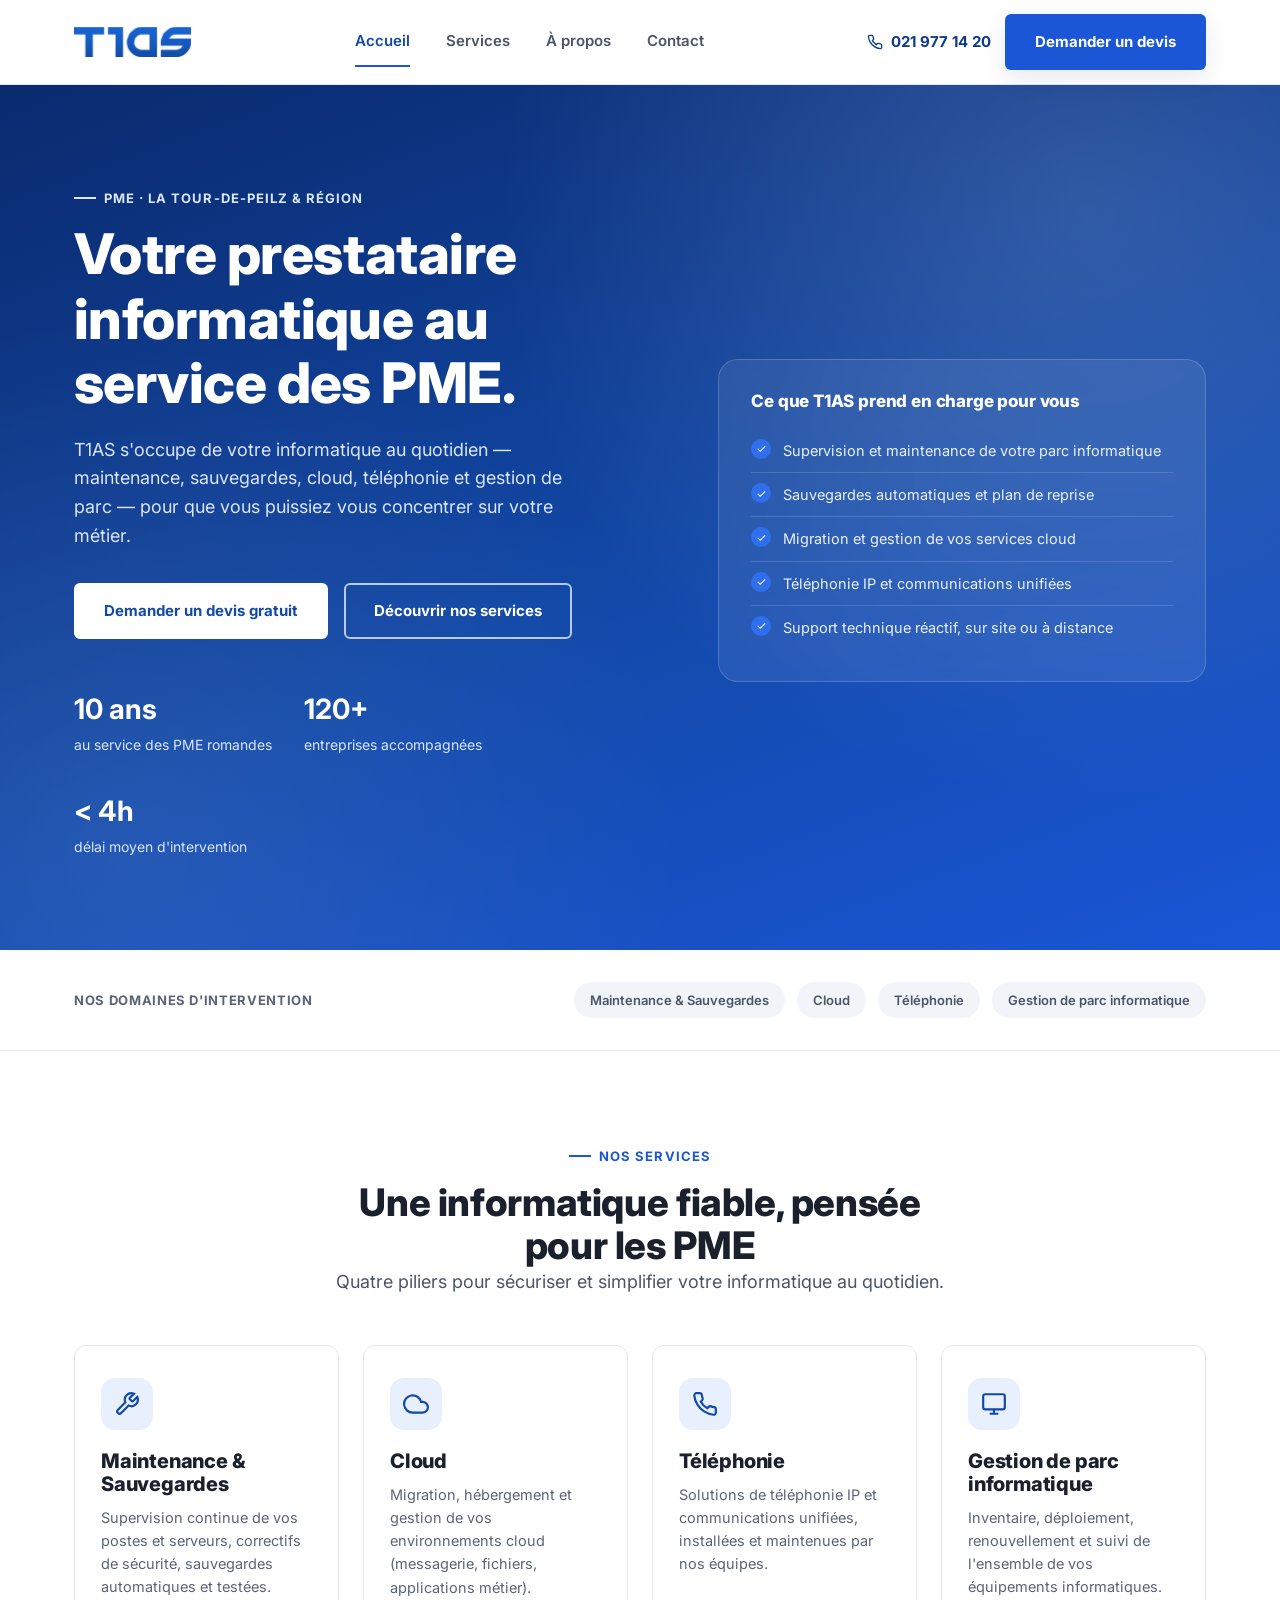
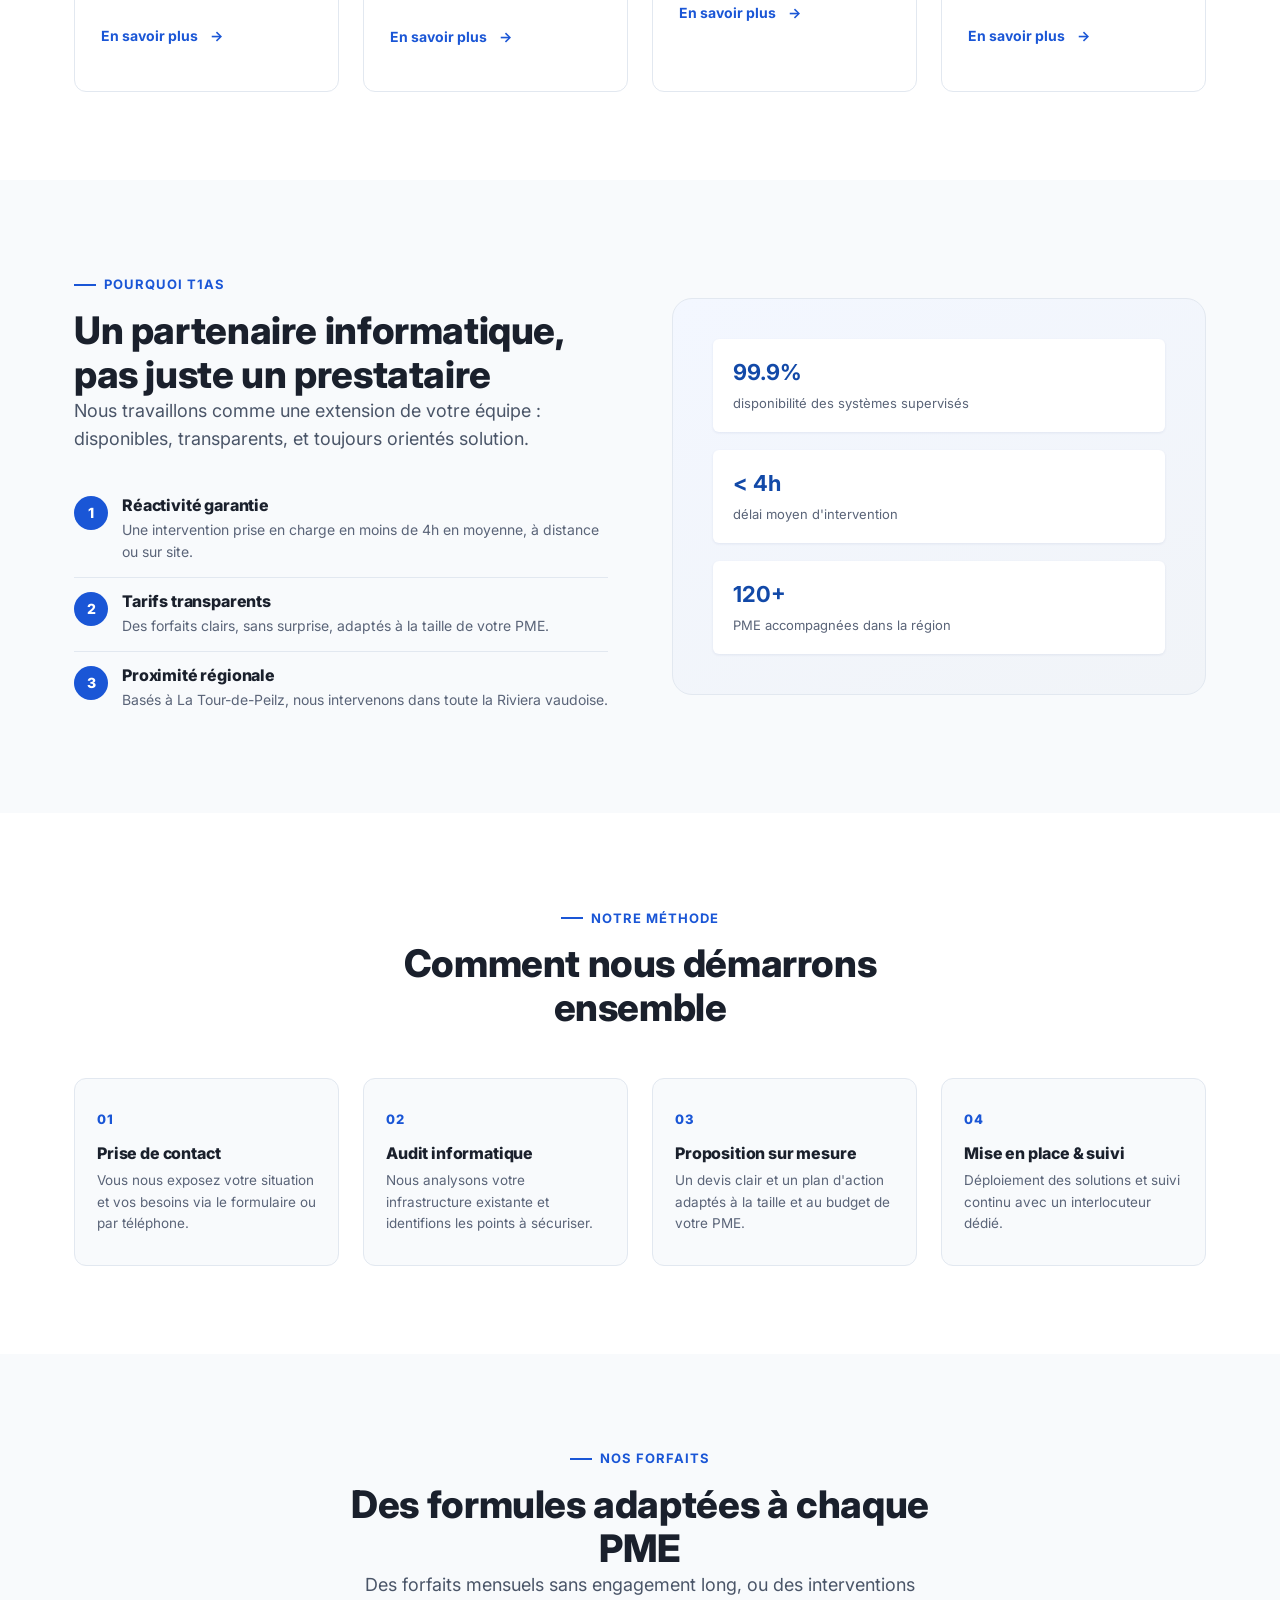
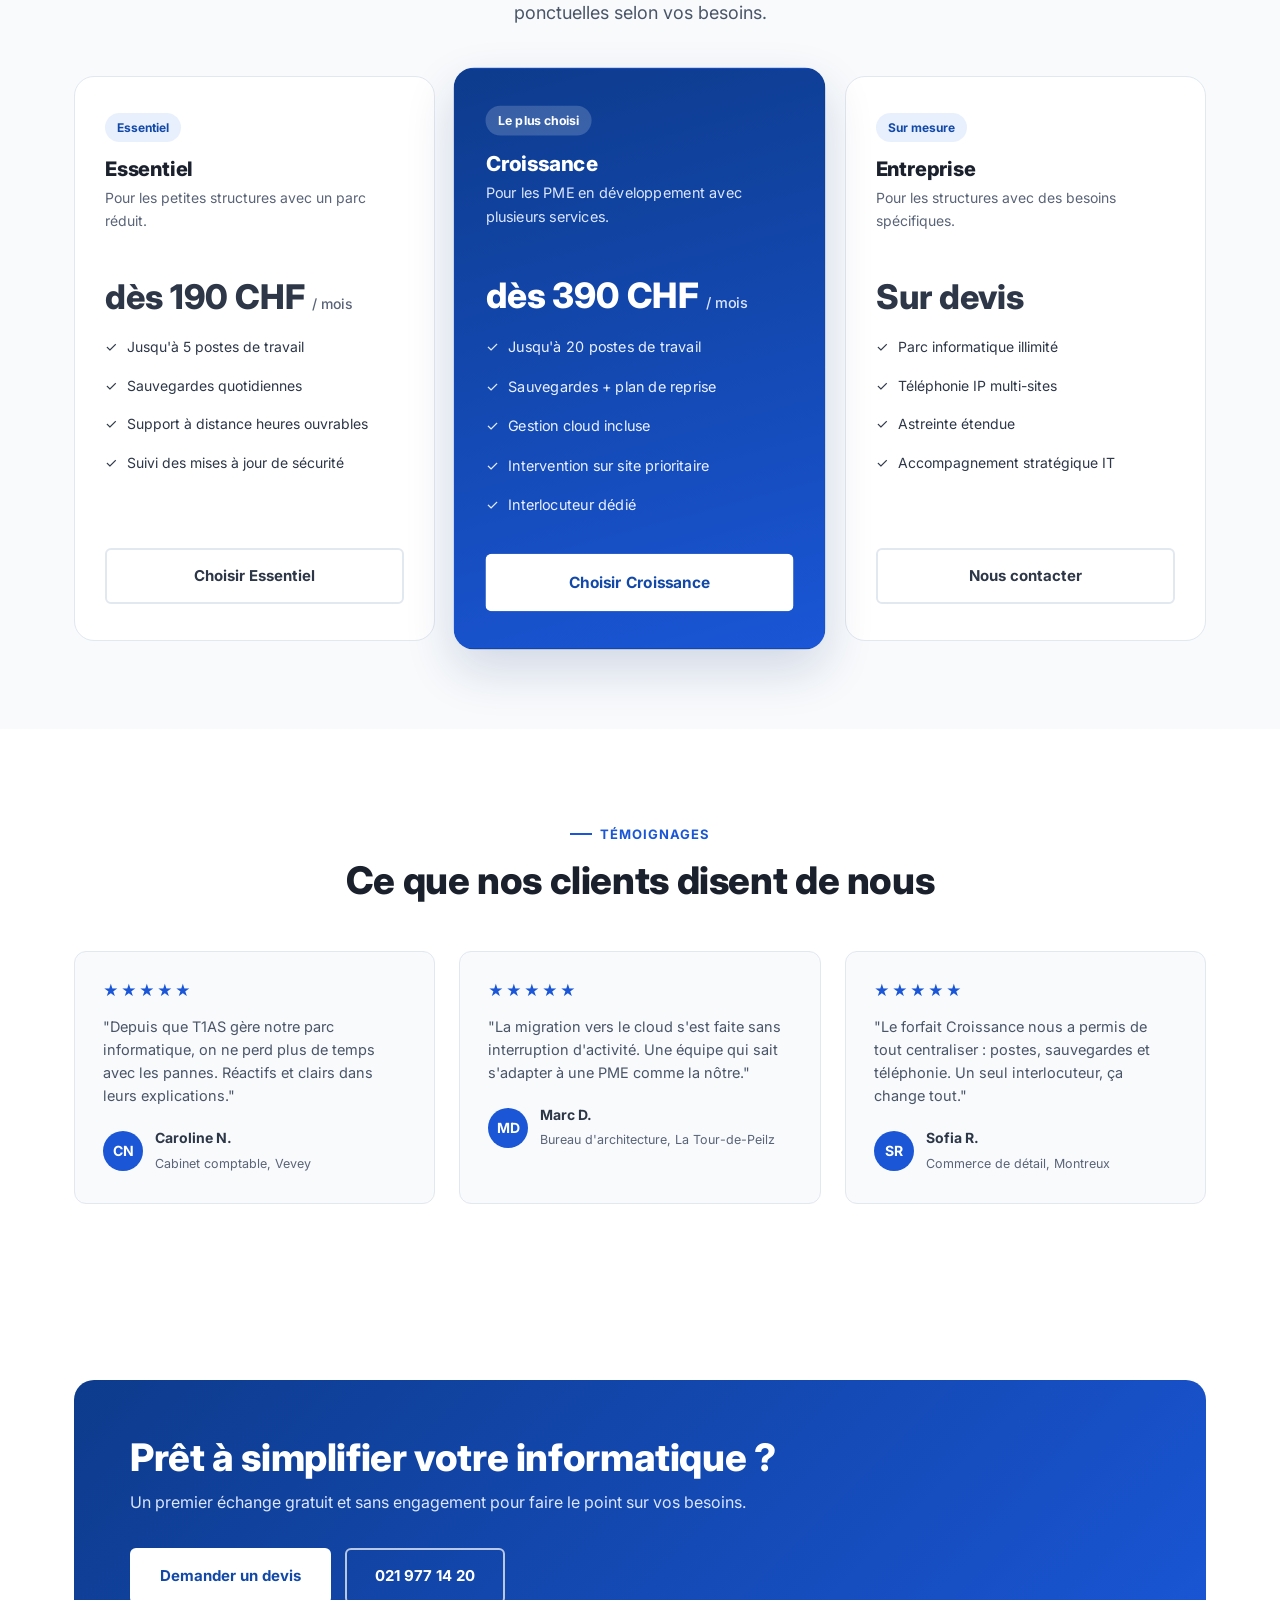
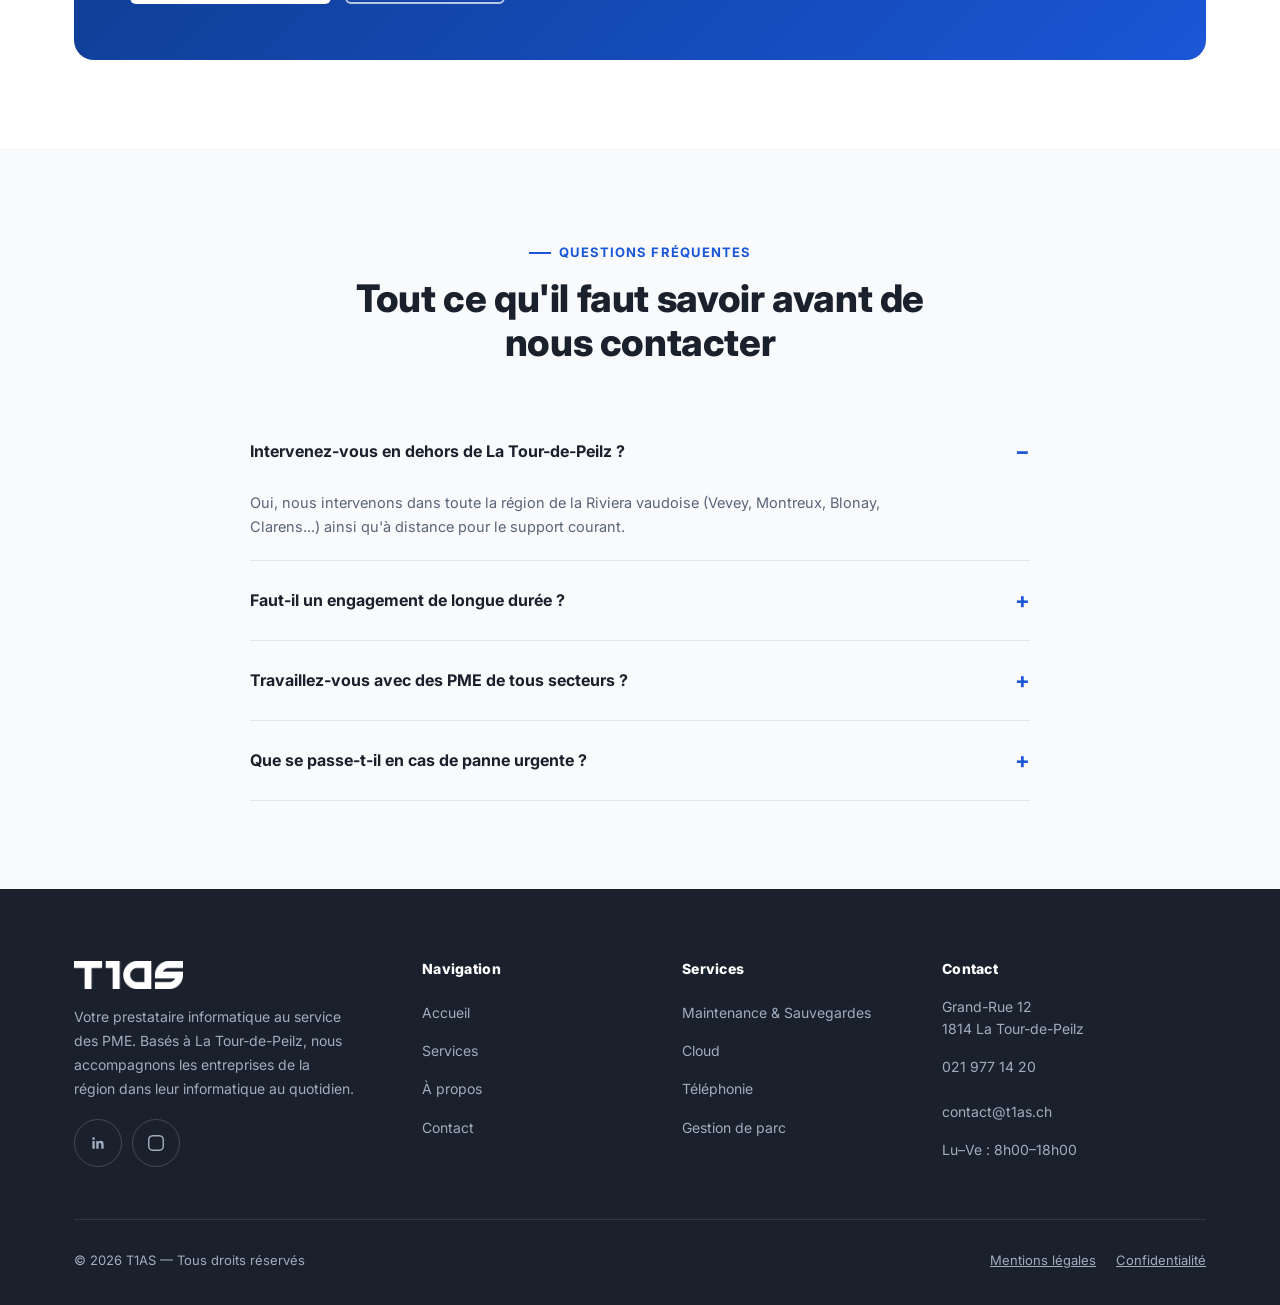
==== t1as-accessibilite-s08/index.html @ f89bb714 "Ajoute le site T1AS rendu accessible (WCAG 2.2 AA, s08) Co-Authored-By: Claude Opus 5.5 <noreply@ant" ====
<!DOCTYPE html>
<html lang="fr">
<head>
<meta charset="UTF-8">
<meta name="viewport" content="width=device-width, initial-scale=1.0">
<title>T1AS — Prestataire informatique pour PME | La Tour-de-Peilz</title>
<meta name="description" content="T1AS, votre prestataire informatique au service des PME dans la région de La Tour-de-Peilz. Maintenance & sauvegardes, cloud, téléphonie, gestion de parc informatique.">
<link rel="icon" href="assets/favicon.png" type="image/png">
<link rel="preconnect" href="https://fonts.googleapis.com">
<link href="https://fonts.googleapis.com/css2?family=Inter:wght@400;500;600;700;800&display=swap" rel="stylesheet">
<link rel="stylesheet" href="css/style.css">
</head>
<body>
<a href="#contenu" class="skip-link">Aller au contenu principal</a>

<header class="site-header">
  <div class="header-inner">
    <a href="index.html" class="brand">
      <img src="assets/logo-t1as-web.png" alt="T1AS">
    </a>
    <nav class="nav-links" aria-label="Navigation principale">
      <a href="index.html" class="active" aria-current="page">Accueil</a>
      <a href="services.html">Services</a>
      <a href="a-propos.html">À propos</a>
      <a href="contact.html">Contact</a>
    </nav>
    <div class="header-cta">
      <a href="tel:+41219771420" class="header-phone" aria-label="Appeler T1AS au 021 977 14 20">
        <svg aria-hidden="true" focusable="false" width="16" height="16" viewBox="0 0 24 24" fill="none" stroke="currentColor" stroke-width="2"><path d="M22 16.92v3a2 2 0 0 1-2.18 2 19.79 19.79 0 0 1-8.63-3.07 19.5 19.5 0 0 1-6-6 19.79 19.79 0 0 1-3.07-8.67A2 2 0 0 1 4.11 2h3a2 2 0 0 1 2 1.72c.127.96.361 1.903.7 2.81a2 2 0 0 1-.45 2.11L8.09 9.91a16 16 0 0 0 6 6l1.27-1.27a2 2 0 0 1 2.11-.45c.907.339 1.85.573 2.81.7A2 2 0 0 1 22 16.92z"/></svg>
        <span class="txt">021 977 14 20</span>
      </a>
      <a href="contact.html" class="btn btn-primary">Demander un devis</a>
      <button type="button" class="nav-toggle" aria-label="Ouvrir le menu" aria-expanded="false" aria-controls="menu-mobile">
        <span></span><span></span><span></span>
      </button>
    </div>
  </div>
</header>

<div class="mobile-nav" id="menu-mobile" role="dialog" aria-modal="true" aria-label="Menu" hidden>
  <div class="mobile-nav-top">
    <img src="assets/logo-t1as-web.png" alt="" style="height:26px">
    <button type="button" class="mobile-nav-close" aria-label="Fermer le menu">&times;</button>
  </div>
  <a href="index.html">Accueil</a>
  <a href="services.html">Services</a>
  <a href="a-propos.html">À propos</a>
  <a href="contact.html">Contact</a>
  <a href="tel:+41219771420" class="mobile-nav-phone">021 977 14 20</a>
</div>

<main id="contenu" tabindex="-1">

<!-- ============ HERO ============ -->
<section class="hero">
  <div class="container hero-grid">
    <div>
      <div class="eyebrow">PME · La Tour-de-Peilz &amp; région</div>
      <h1>Votre prestataire informatique au service des PME.</h1>
      <p class="lead">T1AS s'occupe de votre informatique au quotidien — maintenance, sauvegardes, cloud, téléphonie et gestion de parc — pour que vous puissiez vous concentrer sur votre métier.</p>
      <div class="hero-actions">
        <a href="contact.html" class="btn btn-white">Demander un devis gratuit</a>
        <a href="services.html" class="btn btn-outline btn-outline-light">Découvrir nos services</a>
      </div>
      <div class="hero-stats">
        <div class="hero-stat">
          <strong>10 ans</strong>
          <span>au service des PME romandes</span>
        </div>
        <div class="hero-stat">
          <strong>120+</strong>
          <span>entreprises accompagnées</span>
        </div>
        <div class="hero-stat">
          <strong>&lt; 4h</strong>
          <span>délai moyen d'intervention</span>
        </div>
      </div>
    </div>
    <div class="hero-card">
      <h2>Ce que T1AS prend en charge pour vous</h2>
      <ul class="hero-check-list">
        <li><span class="check-dot" aria-hidden="true">✓</span> Supervision et maintenance de votre parc informatique</li>
        <li><span class="check-dot" aria-hidden="true">✓</span> Sauvegardes automatiques et plan de reprise</li>
        <li><span class="check-dot" aria-hidden="true">✓</span> Migration et gestion de vos services cloud</li>
        <li><span class="check-dot" aria-hidden="true">✓</span> Téléphonie IP et communications unifiées</li>
        <li><span class="check-dot" aria-hidden="true">✓</span> Support technique réactif, sur site ou à distance</li>
      </ul>
    </div>
  </div>
</section>

<!-- ============ TRUST BAR ============ -->
<section class="trust-bar">
  <div class="container">
    <p>Nos domaines d'intervention</p>
    <div class="trust-tags">
      <span>Maintenance & Sauvegardes</span>
      <span>Cloud</span>
      <span>Téléphonie</span>
      <span>Gestion de parc informatique</span>
    </div>
  </div>
</section>

<!-- ============ SERVICES ============ -->
<section id="services">
  <div class="container">
    <div class="section-head center" style="margin-left:auto;margin-right:auto;">
      <div class="eyebrow" style="justify-content:center;">Nos services</div>
      <h2>Une informatique fiable, pensée pour les PME</h2>
      <p class="lead">Quatre piliers pour sécuriser et simplifier votre informatique au quotidien.</p>
    </div>

    <div class="services-grid">
      <div class="service-card">
        <div class="service-icon">
          <svg aria-hidden="true" focusable="false" viewBox="0 0 24 24" fill="none" stroke="currentColor" stroke-width="2"><path d="M14.7 6.3a1 1 0 0 0 0 1.4l1.6 1.6a1 1 0 0 0 1.4 0l3.77-3.77a6 6 0 0 1-7.94 7.94l-6.91 6.91a2.12 2.12 0 0 1-3-3l6.91-6.91a6 6 0 0 1 7.94-7.94l-3.76 3.76z"/></svg>
        </div>
        <h3>Maintenance & Sauvegardes</h3>
        <p>Supervision continue de vos postes et serveurs, correctifs de sécurité, sauvegardes automatiques et testées.</p>
        <a href="services.html#maintenance" class="service-link">En savoir plus<span class="sr-only"> sur Maintenance & Sauvegardes</span> <span aria-hidden="true">→</span></a>
      </div>

      <div class="service-card">
        <div class="service-icon">
          <svg aria-hidden="true" focusable="false" viewBox="0 0 24 24" fill="none" stroke="currentColor" stroke-width="2"><path d="M18 10h-1.26A8 8 0 1 0 9 20h9a5 5 0 0 0 0-10z"/></svg>
        </div>
        <h3>Cloud</h3>
        <p>Migration, hébergement et gestion de vos environnements cloud (messagerie, fichiers, applications métier).</p>
        <a href="services.html#cloud" class="service-link">En savoir plus<span class="sr-only"> sur Cloud</span> <span aria-hidden="true">→</span></a>
      </div>

      <div class="service-card">
        <div class="service-icon">
          <svg aria-hidden="true" focusable="false" viewBox="0 0 24 24" fill="none" stroke="currentColor" stroke-width="2"><path d="M22 16.92v3a2 2 0 0 1-2.18 2 19.79 19.79 0 0 1-8.63-3.07 19.5 19.5 0 0 1-6-6 19.79 19.79 0 0 1-3.07-8.67A2 2 0 0 1 4.11 2h3a2 2 0 0 1 2 1.72c.127.96.361 1.903.7 2.81a2 2 0 0 1-.45 2.11L8.09 9.91a16 16 0 0 0 6 6l1.27-1.27a2 2 0 0 1 2.11-.45c.907.339 1.85.573 2.81.7A2 2 0 0 1 22 16.92z"/></svg>
        </div>
        <h3>Téléphonie</h3>
        <p>Solutions de téléphonie IP et communications unifiées, installées et maintenues par nos équipes.</p>
        <a href="services.html#telephonie" class="service-link">En savoir plus<span class="sr-only"> sur Téléphonie</span> <span aria-hidden="true">→</span></a>
      </div>

      <div class="service-card">
        <div class="service-icon">
          <svg aria-hidden="true" focusable="false" viewBox="0 0 24 24" fill="none" stroke="currentColor" stroke-width="2"><rect x="2" y="3" width="20" height="14" rx="2"/><path d="M8 21h8M12 17v4"/></svg>
        </div>
        <h3>Gestion de parc informatique</h3>
        <p>Inventaire, déploiement, renouvellement et suivi de l'ensemble de vos équipements informatiques.</p>
        <a href="services.html#parc" class="service-link">En savoir plus<span class="sr-only"> sur Gestion de parc informatique</span> <span aria-hidden="true">→</span></a>
      </div>
    </div>
  </div>
</section>

<!-- ============ SPLIT : pourquoi nous ============ -->
<section style="background: var(--gray-50);">
  <div class="container split">
    <div>
      <div class="eyebrow">Pourquoi T1AS</div>
      <h2>Un partenaire informatique, pas juste un prestataire</h2>
      <p class="lead" style="margin-bottom: 28px;">Nous travaillons comme une extension de votre équipe : disponibles, transparents, et toujours orientés solution.</p>
      <ul class="feature-list">
        <li>
          <span class="feature-num">1</span>
          <div>
            <h3>Réactivité garantie</h3>
            <p>Une intervention prise en charge en moins de 4h en moyenne, à distance ou sur site.</p>
          </div>
        </li>
        <li>
          <span class="feature-num">2</span>
          <div>
            <h3>Tarifs transparents</h3>
            <p>Des forfaits clairs, sans surprise, adaptés à la taille de votre PME.</p>
          </div>
        </li>
        <li>
          <span class="feature-num">3</span>
          <div>
            <h3>Proximité régionale</h3>
            <p>Basés à La Tour-de-Peilz, nous intervenons dans toute la Riviera vaudoise.</p>
          </div>
        </li>
      </ul>
    </div>
    <div class="split-visual">
      <div class="metric-row">
        <div><strong>99.9%</strong><br><span>disponibilité des systèmes supervisés</span></div>
      </div>
      <div class="metric-row">
        <div><strong>&lt; 4h</strong><br><span>délai moyen d'intervention</span></div>
      </div>
      <div class="metric-row">
        <div><strong>120+</strong><br><span>PME accompagnées dans la région</span></div>
      </div>
    </div>
  </div>
</section>

<!-- ============ PROCESS ============ -->
<section>
  <div class="container">
    <div class="section-head center">
      <div class="eyebrow" style="justify-content:center;">Notre méthode</div>
      <h2>Comment nous démarrons ensemble</h2>
    </div>
    <div class="steps">
      <div class="step">
        <h3>Prise de contact</h3>
        <p>Vous nous exposez votre situation et vos besoins via le formulaire ou par téléphone.</p>
      </div>
      <div class="step">
        <h3>Audit informatique</h3>
        <p>Nous analysons votre infrastructure existante et identifions les points à sécuriser.</p>
      </div>
      <div class="step">
        <h3>Proposition sur mesure</h3>
        <p>Un devis clair et un plan d'action adaptés à la taille et au budget de votre PME.</p>
      </div>
      <div class="step">
        <h3>Mise en place & suivi</h3>
        <p>Déploiement des solutions et suivi continu avec un interlocuteur dédié.</p>
      </div>
    </div>
  </div>
</section>

<!-- ============ PRICING ============ -->
<section style="background: var(--gray-50);">
  <div class="container">
    <div class="section-head center">
      <div class="eyebrow" style="justify-content:center;">Nos forfaits</div>
      <h2>Des formules adaptées à chaque PME</h2>
      <p class="lead">Des forfaits mensuels sans engagement long, ou des interventions ponctuelles selon vos besoins.</p>
    </div>
    <div class="pricing-grid">
      <div class="price-card">
        <span class="badge">Essentiel</span>
        <h3>Essentiel</h3>
        <p class="desc">Pour les petites structures avec un parc réduit.</p>
        <div class="price-value">dès 190 CHF <span>/ mois</span></div>
        <ul>
          <li><span aria-hidden="true">✓</span> Jusqu'à 5 postes de travail</li>
          <li><span aria-hidden="true">✓</span> Sauvegardes quotidiennes</li>
          <li><span aria-hidden="true">✓</span> Support à distance heures ouvrables</li>
          <li><span aria-hidden="true">✓</span> Suivi des mises à jour de sécurité</li>
        </ul>
        <a href="contact.html" class="btn btn-outline btn-block">Choisir Essentiel</a>
      </div>
      <div class="price-card featured">
        <span class="badge">Le plus choisi</span>
        <h3>Croissance</h3>
        <p class="desc">Pour les PME en développement avec plusieurs services.</p>
        <div class="price-value">dès 390 CHF <span>/ mois</span></div>
        <ul>
          <li><span aria-hidden="true">✓</span> Jusqu'à 20 postes de travail</li>
          <li><span aria-hidden="true">✓</span> Sauvegardes + plan de reprise</li>
          <li><span aria-hidden="true">✓</span> Gestion cloud incluse</li>
          <li><span aria-hidden="true">✓</span> Intervention sur site prioritaire</li>
          <li><span aria-hidden="true">✓</span> Interlocuteur dédié</li>
        </ul>
        <a href="contact.html" class="btn btn-white btn-block">Choisir Croissance</a>
      </div>
      <div class="price-card">
        <span class="badge">Sur mesure</span>
        <h3>Entreprise</h3>
        <p class="desc">Pour les structures avec des besoins spécifiques.</p>
        <div class="price-value">Sur devis</div>
        <ul>
          <li><span aria-hidden="true">✓</span> Parc informatique illimité</li>
          <li><span aria-hidden="true">✓</span> Téléphonie IP multi-sites</li>
          <li><span aria-hidden="true">✓</span> Astreinte étendue</li>
          <li><span aria-hidden="true">✓</span> Accompagnement stratégique IT</li>
        </ul>
        <a href="contact.html" class="btn btn-outline btn-block">Nous contacter</a>
      </div>
    </div>
  </div>
</section>

<!-- ============ TESTIMONIALS ============ -->
<section>
  <div class="container">
    <div class="section-head center">
      <div class="eyebrow" style="justify-content:center;">Témoignages</div>
      <h2>Ce que nos clients disent de nous</h2>
    </div>
    <div class="testimonial-grid">
      <div class="testimonial-card">
        <p class="stars" role="img" aria-label="Note de 5 sur 5">★★★★★</p>
        <p class="quote">"Depuis que T1AS gère notre parc informatique, on ne perd plus de temps avec les pannes. Réactifs et clairs dans leurs explications."</p>
        <div class="testimonial-author">
          <div class="author-avatar" aria-hidden="true">CN</div>
          <div><strong>Caroline N.</strong><span>Cabinet comptable, Vevey</span></div>
        </div>
      </div>
      <div class="testimonial-card">
        <p class="stars" role="img" aria-label="Note de 5 sur 5">★★★★★</p>
        <p class="quote">"La migration vers le cloud s'est faite sans interruption d'activité. Une équipe qui sait s'adapter à une PME comme la nôtre."</p>
        <div class="testimonial-author">
          <div class="author-avatar" aria-hidden="true">MD</div>
          <div><strong>Marc D.</strong><span>Bureau d'architecture, La Tour-de-Peilz</span></div>
        </div>
      </div>
      <div class="testimonial-card">
        <p class="stars" role="img" aria-label="Note de 5 sur 5">★★★★★</p>
        <p class="quote">"Le forfait Croissance nous a permis de tout centraliser : postes, sauvegardes et téléphonie. Un seul interlocuteur, ça change tout."</p>
        <div class="testimonial-author">
          <div class="author-avatar" aria-hidden="true">SR</div>
          <div><strong>Sofia R.</strong><span>Commerce de détail, Montreux</span></div>
        </div>
      </div>
    </div>
  </div>
</section>

<!-- ============ CTA ============ -->
<section>
  <div class="container">
    <div class="cta-banner">
      <div>
        <h2>Prêt à simplifier votre informatique ?</h2>
        <p>Un premier échange gratuit et sans engagement pour faire le point sur vos besoins.</p>
      </div>
      <div class="cta-actions">
        <a href="contact.html" class="btn btn-white">Demander un devis</a>
        <a href="tel:+41219771420" class="btn btn-outline btn-outline-light">021 977 14 20</a>
      </div>
    </div>
  </div>
</section>

<!-- ============ FAQ ============ -->
<section style="background: var(--gray-50);">
  <div class="container">
    <div class="section-head center">
      <div class="eyebrow" style="justify-content:center;">Questions fréquentes</div>
      <h2>Tout ce qu'il faut savoir avant de nous contacter</h2>
    </div>
    <div class="faq-list">
      <details class="faq-item" open>
        <summary>Intervenez-vous en dehors de La Tour-de-Peilz ?</summary>
        <p>Oui, nous intervenons dans toute la région de la Riviera vaudoise (Vevey, Montreux, Blonay, Clarens...) ainsi qu'à distance pour le support courant.</p>
      </details>
      <details class="faq-item">
        <summary>Faut-il un engagement de longue durée ?</summary>
        <p>Non, nos forfaits mensuels sont sans engagement de durée. Nous proposons également des interventions ponctuelles facturées à l'heure.</p>
      </details>
      <details class="faq-item">
        <summary>Travaillez-vous avec des PME de tous secteurs ?</summary>
        <p>Oui, nous accompagnons des cabinets, commerces, bureaux et petites entreprises industrielles, quel que soit leur domaine d'activité.</p>
      </details>
      <details class="faq-item">
        <summary>Que se passe-t-il en cas de panne urgente ?</summary>
        <p>Nos clients avec forfait bénéficient d'une prise en charge prioritaire, avec un délai moyen d'intervention inférieur à 4 heures ouvrées.</p>
      </details>
    </div>
  </div>
</section>

</main>

<footer class="site-footer">
  <div class="container">
    <div class="footer-grid">
      <div class="footer-brand">
        <img src="assets/logo-t1as-web.png" alt="T1AS">
        <p>Votre prestataire informatique au service des PME. Basés à La Tour-de-Peilz, nous accompagnons les entreprises de la région dans leur informatique au quotidien.</p>
        <div class="social-row">
          <a href="#" aria-label="LinkedIn"><svg aria-hidden="true" focusable="false" viewBox="0 0 24 24" fill="currentColor"><path d="M20.45 20.45h-3.55v-5.57c0-1.33-.02-3.03-1.85-3.03-1.85 0-2.14 1.45-2.14 2.94v5.66H9.36V9h3.41v1.56h.05c.47-.9 1.63-1.85 3.36-1.85 3.6 0 4.27 2.37 4.27 5.45v6.29zM5.34 7.43a2.06 2.06 0 1 1 0-4.12 2.06 2.06 0 0 1 0 4.12zM7.12 20.45H3.56V9h3.56v11.45z"/></svg></a>
          <a href="#" aria-label="Instagram"><svg aria-hidden="true" focusable="false" viewBox="0 0 24 24" fill="currentColor"><path d="M12 2.16c3.2 0 3.58.01 4.85.07 3.25.15 4.77 1.69 4.92 4.92.06 1.27.07 1.65.07 4.85s-.01 3.58-.07 4.85c-.15 3.23-1.66 4.77-4.92 4.92-1.27.06-1.64.07-4.85.07s-3.58-.01-4.85-.07c-3.26-.15-4.77-1.7-4.92-4.92-.06-1.27-.07-1.65-.07-4.85s.01-3.58.07-4.85C2.38 3.94 3.9 2.38 7.15 2.23 8.42 2.17 8.8 2.16 12 2.16zM12 0C8.74 0 8.33.01 7.05.07c-4.35.2-6.78 2.62-6.98 6.98C0 8.33 0 8.74 0 12s.01 3.67.07 4.95c.2 4.35 2.62 6.78 6.98 6.98C8.33 24 8.74 24 12 24s3.67-.01 4.95-.07c4.35-.2 6.78-2.62 6.98-6.98.06-1.28.07-1.69.07-4.95s-.01-3.67-.07-4.95c-.2-4.35-2.62-6.78-6.98-6.98C15.67.01 15.26 0 12 0z"/></svg></a>
        </div>
      </div>
      <div class="footer-col">
        <h2>Navigation</h2>
        <ul>
          <li><a href="index.html">Accueil</a></li>
          <li><a href="services.html">Services</a></li>
          <li><a href="a-propos.html">À propos</a></li>
          <li><a href="contact.html">Contact</a></li>
        </ul>
      </div>
      <div class="footer-col">
        <h2>Services</h2>
        <ul>
          <li><a href="services.html#maintenance">Maintenance & Sauvegardes</a></li>
          <li><a href="services.html#cloud">Cloud</a></li>
          <li><a href="services.html#telephonie">Téléphonie</a></li>
          <li><a href="services.html#parc">Gestion de parc</a></li>
        </ul>
      </div>
      <div class="footer-col">
        <h2>Contact</h2>
        <p class="foot-line">Grand-Rue 12<br>1814 La Tour-de-Peilz</p>
        <p class="foot-line"><a href="tel:+41219771420">021 977 14 20</a></p>
        <p class="foot-line"><a href="mailto:contact@t1as.ch">contact@t1as.ch</a></p>
        <p class="foot-line">Lu–Ve : 8h00–18h00</p>
      </div>
    </div>
    <div class="footer-bottom">
      <span>© <span id="current-year">2026</span> T1AS — Tous droits réservés</span>
      <div class="footer-bottom-links">
        <a href="mentions-legales.html">Mentions légales</a>
        <a href="mentions-legales.html#confidentialite">Confidentialité</a>
      </div>
    </div>
  </div>
</footer>

<script src="js/script.js"></script>
</body>
</html>
---- t1as-accessibilite-s08/css/style.css ----
/* ============================================
   T1AS — Prestataire informatique pour PME
   Thème bleu & gris
   ============================================ */

:root {
  --blue-900: #0a2a6e;
  --blue-800: #0d3b8c;
  --blue-700: #1249a8;
  --blue-600: #1a56d6;
  --blue-500: #2f6fee;
  --blue-100: #e8f0fe;
  --blue-50: #f3f7ff;

  --gray-900: #1a202c;
  --gray-800: #2d3748;
  --gray-700: #4a5568;
  --gray-600: #5a6478; /* a11y : était #718096 (3,64:1 sur gris clair) → 5,39:1 minimum */
  --gray-400: #a0aec0; /* à n’utiliser que sur fond foncé (7,2:1 sur le footer) */
  --border-field: #7b879c; /* a11y : bordure des champs ≥ 3:1 */
  --focus: #1a56d6;
  --gray-200: #e2e8f0;
  --gray-100: #f1f4f8;
  --gray-50: #f8fafc;

  --white: #ffffff;

  --radius-sm: 6px;
  --radius-md: 12px;
  --radius-lg: 20px;

  --shadow-sm: 0 1px 3px rgba(13, 43, 110, 0.08);
  --shadow-md: 0 8px 24px rgba(13, 43, 110, 0.10);
  --shadow-lg: 0 20px 48px rgba(13, 43, 110, 0.16);

  --container: 1180px;
  --ff: "Inter", -apple-system, BlinkMacSystemFont, "Segoe UI", Roboto, Helvetica, Arial, sans-serif;
}

* { box-sizing: border-box; margin: 0; padding: 0; }

html { scroll-behavior: smooth; }

body {
  font-family: var(--ff);
  color: var(--gray-800);
  background: var(--white);
  line-height: 1.6;
  -webkit-font-smoothing: antialiased;
}

img { max-width: 100%; display: block; }

a { color: inherit; text-decoration: none; }

ul { list-style: none; }

.container {
  max-width: var(--container);
  margin: 0 auto;
  padding: 0 24px;
}

section { padding: 88px 0; }

.eyebrow {
  display: inline-flex;
  align-items: center;
  gap: 8px;
  font-size: 13px;
  font-weight: 700;
  letter-spacing: 0.08em;
  text-transform: uppercase;
  color: var(--blue-600);
  margin-bottom: 14px;
}
.eyebrow::before {
  content: "";
  width: 22px;
  height: 2px;
  background: var(--blue-600);
  display: inline-block;
}

h1, h2, h3, h4 {
  color: var(--gray-900);
  font-weight: 800;
  line-height: 1.15;
  letter-spacing: -0.01em;
}
h1 { font-size: clamp(34px, 5vw, 56px); }
h2 { font-size: clamp(28px, 3.4vw, 38px); }
h3 { font-size: 20px; }

.section-head {
  max-width: 640px;
  margin-bottom: 48px;
}
.section-head.center { margin-left: auto; margin-right: auto; text-align: center; }

p.lead {
  font-size: 18px;
  color: var(--gray-700);
}

.muted { color: var(--gray-600); }

/* ---------- Buttons ---------- */
.btn {
  display: inline-flex;
  align-items: center;
  justify-content: center;
  gap: 8px;
  padding: 14px 28px;
  border-radius: var(--radius-sm);
  font-weight: 700;
  font-size: 15px;
  border: 2px solid transparent;
  cursor: pointer;
  transition: transform .15s ease, box-shadow .15s ease, background .15s ease, color .15s ease;
  white-space: nowrap;
}
.btn-primary {
  background: var(--blue-600);
  color: var(--white);
  box-shadow: var(--shadow-md);
}
.btn-primary:hover { background: var(--blue-700); transform: translateY(-2px); }

.btn-outline {
  background: transparent;
  border-color: var(--gray-200);
  color: var(--gray-800);
}
.btn-outline:hover { border-color: var(--blue-600); color: var(--blue-600); }

.btn-white {
  background: var(--white);
  color: var(--blue-700);
}
.btn-outline-light { border-color: rgba(255,255,255,0.7); color: #fff; }
.btn-outline-light:hover { background: #fff; color: var(--blue-700); border-color: #fff; }
.btn-white:hover { transform: translateY(-2px); box-shadow: var(--shadow-md); }

.btn-block { width: 100%; }

/* ---------- Header ---------- */
.site-header {
  position: sticky;
  top: 0;
  z-index: 100;
  background: rgba(255,255,255,0.92);
  backdrop-filter: blur(10px);
  border-bottom: 1px solid var(--gray-200);
}
.header-inner {
  display: flex;
  align-items: center;
  justify-content: space-between;
  padding: 14px 24px;
  max-width: var(--container);
  margin: 0 auto;
}
.brand { display: flex; align-items: center; gap: 10px; flex: none; min-height: 48px; }
.brand img { height: 30px; width: auto; flex: none; }

.nav-links {
  display: flex;
  align-items: center;
  gap: 36px;
}
.nav-links a {
  font-weight: 600;
  font-size: 15px;
  color: var(--gray-700);
  padding: 12px 0;
  border-bottom: 2px solid transparent;
  transition: color .15s, border-color .15s;
}
.nav-links a:hover, .nav-links a.active { color: var(--blue-700); border-color: var(--blue-600); }

.header-cta { display: flex; align-items: center; gap: 14px; }
.header-phone {
  display: flex;
  align-items: center;
  gap: 8px;
  font-weight: 700;
  color: var(--blue-800);
  font-size: 15px;
  min-height: 48px;
  min-width: 48px;
  justify-content: center;
}

.nav-toggle {
  display: none;
  flex-direction: column;
  gap: 5px;
  background: none;
  border: none;
  cursor: pointer;
  padding: 12px;
  min-width: 48px; min-height: 48px;
  align-items: center; justify-content: center;
}
.nav-toggle span { width: 24px; height: 2px; background: var(--gray-800); }

/* ---------- Hero ---------- */
.hero {
  position: relative;
  padding: 96px 0 90px;
  background: linear-gradient(160deg, var(--blue-900) 0%, var(--blue-700) 55%, var(--blue-600) 100%);
  color: var(--white);
  overflow: hidden;
}
.hero::before {
  content: "";
  position: absolute;
  inset: 0;
  background-image:
    radial-gradient(circle at 85% 15%, rgba(255,255,255,0.14) 0, transparent 45%),
    radial-gradient(circle at 10% 90%, rgba(255,255,255,0.08) 0, transparent 40%);
}
.hero-grid {
  position: relative;
  display: grid;
  grid-template-columns: 1.1fr 0.9fr;
  gap: 48px;
  align-items: center;
}
.hero .eyebrow { color: #dbe6ff; }
.hero .eyebrow::before { background: #dbe6ff; }
.hero h1 { color: var(--white); margin-bottom: 20px; }
.hero p.lead { color: #dbe6ff; max-width: 520px; }
.hero-actions { display: flex; gap: 16px; margin-top: 32px; flex-wrap: wrap; }

.hero-stats {
  display: flex;
  gap: 32px;
  margin-top: 48px;
  flex-wrap: wrap;
}
.hero-stat strong { display: block; font-size: 28px; color: var(--white); }
.hero-stat span { font-size: 14px; color: #dbe6ff; }

.hero-card {
  background: rgba(255,255,255,0.08);
  border: 1px solid rgba(255,255,255,0.18);
  border-radius: var(--radius-lg);
  padding: 32px;
  backdrop-filter: blur(6px);
}
.hero-card h2 { color: var(--white); margin-bottom: 18px; font-size: 17px; }
.hero-check-list li {
  display: flex;
  align-items: flex-start;
  gap: 12px;
  padding: 10px 0;
  border-bottom: 1px solid rgba(255,255,255,0.14);
  color: #eaf1ff;
  font-size: 14.5px;
}
.hero-check-list li:last-child { border-bottom: none; }
.check-dot {
  flex: none;
  width: 20px; height: 20px;
  border-radius: 50%;
  background: var(--blue-500);
  display: flex; align-items: center; justify-content: center;
  font-size: 12px;
  color: white;
}

/* ---------- Logos / trust bar ---------- */
.trust-bar {
  padding: 32px 0;
  border-bottom: 1px solid var(--gray-200);
}
.trust-bar .container {
  display: flex;
  align-items: center;
  justify-content: space-between;
  flex-wrap: wrap;
  gap: 20px;
}
.trust-bar p { font-size: 13px; font-weight: 700; letter-spacing: 0.05em; text-transform: uppercase; color: var(--gray-600); }
.trust-tags { display: flex; gap: 12px; flex-wrap: wrap; }
.trust-tags span {
  padding: 8px 16px;
  border-radius: 999px;
  background: var(--gray-100);
  color: var(--gray-700);
  font-size: 13px;
  font-weight: 600;
}

/* ---------- Services grid ---------- */
.services-grid {
  display: grid;
  grid-template-columns: repeat(4, 1fr);
  gap: 24px;
}
.service-card {
  background: var(--white);
  border: 1px solid var(--gray-200);
  border-radius: var(--radius-md);
  padding: 32px 26px;
  transition: transform .18s ease, box-shadow .18s ease, border-color .18s ease;
}
.service-card:hover {
  transform: translateY(-6px);
  box-shadow: var(--shadow-lg);
  border-color: transparent;
}
.service-icon {
  width: 52px; height: 52px;
  border-radius: 14px;
  background: var(--blue-100);
  display: flex; align-items: center; justify-content: center;
  margin-bottom: 20px;
  color: var(--blue-700);
}
.service-icon svg { width: 26px; height: 26px; }
.service-card h3 { margin-bottom: 10px; }
.service-card p { font-size: 14.5px; color: var(--gray-600); margin-bottom: 16px; }
.service-card .service-link {
  font-size: 14px;
  font-weight: 700;
  color: var(--blue-600);
  display: inline-flex;
  align-items: center;
  gap: 6px;
  min-height: 44px;
}

/* ---------- Split section (image/text alt) ---------- */
.split {
  display: grid;
  grid-template-columns: 1fr 1fr;
  gap: 64px;
  align-items: center;
}
.split-visual {
  background: linear-gradient(155deg, var(--blue-50), var(--gray-100));
  border-radius: var(--radius-lg);
  border: 1px solid var(--gray-200);
  padding: 40px;
  min-height: 360px;
  display: flex;
  flex-direction: column;
  justify-content: center;
  gap: 18px;
}
.metric-row {
  display: flex;
  justify-content: space-between;
  align-items: center;
  background: var(--white);
  border-radius: var(--radius-sm);
  padding: 16px 20px;
  box-shadow: var(--shadow-sm);
}
.metric-row strong { font-size: 22px; color: var(--blue-700); }
.metric-row span { font-size: 13px; color: var(--gray-600); }

.feature-list li {
  display: flex;
  gap: 14px;
  padding: 14px 0;
  border-bottom: 1px solid var(--gray-200);
}
.feature-list li:last-child { border-bottom: none; }
.feature-num {
  flex: none;
  width: 34px; height: 34px;
  border-radius: 50%;
  background: var(--blue-600);
  color: white;
  font-weight: 800;
  font-size: 14px;
  display: flex; align-items: center; justify-content: center;
}
.feature-list h3 { font-size: 16px; margin-bottom: 4px; }
.feature-list p { font-size: 14px; color: var(--gray-600); }

/* ---------- Steps / process ---------- */
.steps {
  display: grid;
  grid-template-columns: repeat(4, 1fr);
  gap: 24px;
  counter-reset: step;
}
.step {
  position: relative;
  padding: 30px 22px;
  background: var(--gray-50);
  border-radius: var(--radius-md);
  border: 1px solid var(--gray-200);
}
.step::before {
  counter-increment: step;
  content: counter(step, decimal-leading-zero);
  font-size: 13px;
  font-weight: 800;
  color: var(--blue-600);
  letter-spacing: 0.08em;
  display: block;
  margin-bottom: 14px;
}
.step h3 { font-size: 16px; margin-bottom: 8px; }
.step p { font-size: 13.5px; color: var(--gray-600); }

/* ---------- Pricing ---------- */
.pricing-grid {
  display: grid;
  grid-template-columns: repeat(3, 1fr);
  gap: 24px;
  align-items: stretch;
}
.price-card {
  border: 1px solid var(--gray-200);
  border-radius: var(--radius-lg);
  padding: 36px 30px;
  background: var(--white);
  display: flex;
  flex-direction: column;
}
.price-card.featured {
  background: linear-gradient(165deg, var(--blue-800), var(--blue-600));
  color: white;
  border-color: transparent;
  box-shadow: var(--shadow-lg);
  transform: scale(1.03);
}
.price-card .badge {
  align-self: flex-start;
  background: var(--blue-100);
  color: var(--blue-700);
  font-size: 12px;
  font-weight: 700;
  padding: 5px 12px;
  border-radius: 999px;
  margin-bottom: 16px;
}
.price-card.featured .badge { background: rgba(255,255,255,0.18); color: white; }
.price-card h3 { margin-bottom: 6px; }
.price-card.featured h3 { color: white; }
.price-value { font-size: 34px; font-weight: 800; margin: 14px 0 4px; }
.price-value span { font-size: 14px; font-weight: 500; color: var(--gray-600); }
.price-card.featured .price-value span { color: #dbe6ff; }
.price-card p.desc { font-size: 14px; color: var(--gray-600); margin-bottom: 24px; }
.price-card.featured p.desc { color: #dbe6ff; }
.price-card ul { margin-bottom: 28px; flex: 1; }
.price-card ul li {
  display: flex;
  gap: 10px;
  padding: 8px 0;
  font-size: 14px;
  align-items: flex-start;
}
.price-card.featured ul li { color: #eaf1ff; }

/* ---------- Testimonials ---------- */
.testimonial-grid {
  display: grid;
  grid-template-columns: repeat(3, 1fr);
  gap: 24px;
}
.testimonial-card {
  background: var(--gray-50);
  border: 1px solid var(--gray-200);
  border-radius: var(--radius-md);
  padding: 28px;
}
.stars { color: var(--blue-600); font-size: 15px; line-height: 1.4; margin-bottom: 14px; letter-spacing: 2px; }
.testimonial-card p.quote { font-size: 14.5px; color: var(--gray-700); margin-bottom: 20px; }
.testimonial-author { display: flex; align-items: center; gap: 12px; }
.author-avatar {
  width: 40px; height: 40px;
  border-radius: 50%;
  background: var(--blue-600);
  color: white;
  display: flex; align-items: center; justify-content: center;
  font-weight: 700;
  font-size: 14px;
}
.testimonial-author strong { display: block; font-size: 14px; }
.testimonial-author span { font-size: 12.5px; color: var(--gray-600); }

/* ---------- CTA banner ---------- */
.cta-banner {
  background: linear-gradient(135deg, var(--blue-800), var(--blue-600));
  border-radius: var(--radius-lg);
  padding: 56px;
  color: white;
  display: flex;
  align-items: center;
  justify-content: space-between;
  gap: 32px;
  flex-wrap: wrap;
}
.cta-banner h2 { color: white; margin-bottom: 10px; }
.cta-banner p { color: #dbe6ff; }
.cta-actions { display: flex; gap: 14px; flex-wrap: wrap; }

/* ---------- FAQ ---------- */
.faq-list { max-width: 780px; margin: 0 auto; }
.faq-item {
  border-bottom: 1px solid var(--gray-200);
}
.faq-item summary {
  cursor: pointer;
  list-style: none;
  padding: 22px 0;
  font-weight: 700;
  font-size: 16px;
  display: flex;
  justify-content: space-between;
  align-items: center;
  color: var(--gray-900);
}
.faq-item summary::-webkit-details-marker { display: none; }
.faq-item summary::after {
  content: "+";
  font-size: 22px;
  color: var(--blue-600);
  flex: none;
  margin-left: 12px;
}
.faq-item[open] summary::after { content: "\2212"; }
.faq-item p { padding-bottom: 22px; color: var(--gray-600); font-size: 14.5px; max-width: 640px; }

/* ---------- Contact page ---------- */
.contact-grid {
  display: grid;
  grid-template-columns: 1fr 1fr;
  gap: 48px;
  align-items: start;
}
.contact-info-card {
  background: var(--gray-50);
  border: 1px solid var(--gray-200);
  border-radius: var(--radius-lg);
  padding: 32px;
}
.contact-info-card h2 { margin-bottom: 20px; font-size: 20px; }
.form-card h2 { font-size: 20px; }
.info-row {
  display: flex;
  gap: 16px;
  padding: 16px 0;
  border-bottom: 1px solid var(--gray-200);
}
.info-row:last-child { border-bottom: none; }
.info-icon {
  flex: none;
  width: 40px; height: 40px;
  border-radius: 10px;
  background: var(--blue-100);
  color: var(--blue-700);
  display: flex; align-items: center; justify-content: center;
}
.info-icon svg { width: 20px; height: 20px; }
.info-row strong { display: block; font-size: 14px; margin-bottom: 2px; }
.info-row span, .info-row a { font-size: 14px; color: var(--gray-600); }
.info-row a { text-decoration: underline; display: inline-block; padding: 4px 0; }

.map-box {
  margin-top: 20px;
  border-radius: var(--radius-md);
  overflow: hidden;
  border: 1px solid var(--gray-200);
  height: 220px;
}
.map-box iframe { width: 100%; height: 100%; border: 0; }

.hours-table { width: 100%; margin-top: 8px; }
.hours-table tr { border-bottom: 1px solid var(--gray-200); }
.hours-table th, .hours-table td { padding: 8px 0; font-size: 14px; text-align: left; font-weight: 400; }
.hours-table td:last-child { text-align: right; font-weight: 600; color: var(--gray-800); }
.hours-table tr.closed td:last-child { color: var(--gray-600); font-style: italic; }

.form-card {
  background: var(--white);
  border: 1px solid var(--gray-200);
  border-radius: var(--radius-lg);
  padding: 36px;
  box-shadow: var(--shadow-md);
}
.form-row { display: grid; grid-template-columns: 1fr 1fr; gap: 18px; margin-bottom: 18px; }
.form-field { display: flex; flex-direction: column; gap: 7px; margin-bottom: 18px; }
.form-field label { font-size: 13px; font-weight: 700; color: var(--gray-700); }
.form-field input, .form-field select, .form-field textarea {
  border: 1px solid var(--border-field);
  border-radius: var(--radius-sm);
  padding: 12px 14px;
  min-height: 48px;
  font-family: var(--ff);
  font-size: 14.5px;
  color: var(--gray-900);
  background: var(--gray-50);
}
.form-field input:focus, .form-field select:focus, .form-field textarea:focus {
  border-color: var(--blue-600);
  background: white;
}
.form-field ::placeholder { color: #646f82; opacity: 1; }
.form-field [aria-invalid="true"] { border: 2px solid #b42318; }
.field-error { color: #b42318; font-size: 13.5px; font-weight: 600; }
.field-error::before { content: "⚠ "; }
.form-required-note { font-size: 13.5px; color: var(--gray-600); margin-bottom: 18px; }
.form-feedback { margin-top: 14px; font-weight: 600; font-size: 14.5px; }
.form-feedback.is-error { color: #b42318; }
.form-feedback.is-success { color: var(--blue-700); }
.form-field textarea { resize: vertical; min-height: 120px; }
.form-note { font-size: 12.5px; color: var(--gray-600); margin-top: 12px; }

/* ---------- Page hero (inner pages) ---------- */
.page-hero {
  background: linear-gradient(160deg, var(--blue-900), var(--blue-700));
  color: white;
  padding: 64px 0 56px;
}
.page-hero .eyebrow { color: #dbe6ff; }
.page-hero .eyebrow::before { background: #dbe6ff; }
.page-hero h1 { color: white; margin-bottom: 12px; }
.page-hero p { color: #dbe6ff; max-width: 560px; }
.breadcrumb { font-size: 14px; color: #dbe6ff; margin-bottom: 18px; }
.breadcrumb a { color: #fff; text-decoration: underline; display: inline-block; padding: 4px 0; }
.breadcrumb span[aria-hidden] { margin: 0 6px; }

/* ---------- Service detail blocks ---------- */
.service-detail {
  display: grid;
  grid-template-columns: 1fr 1fr;
  gap: 56px;
  align-items: center;
  padding: 64px 0;
  border-bottom: 1px solid var(--gray-200);
}
.service-detail:last-child { border-bottom: none; }
.service-detail:nth-child(even) .service-detail-visual { order: -1; }
.service-tag {
  display: inline-block;
  background: var(--blue-100);
  color: var(--blue-700);
  font-size: 12px;
  font-weight: 700;
  padding: 6px 14px;
  border-radius: 999px;
  margin-bottom: 16px;
}
.service-detail-visual {
  background: linear-gradient(155deg, var(--blue-50), var(--gray-100));
  border-radius: var(--radius-lg);
  border: 1px solid var(--gray-200);
  min-height: 300px;
  display: flex;
  align-items: center;
  justify-content: center;
}
.service-detail-visual .service-icon {
  width: 96px; height: 96px;
  border-radius: 24px;
}
.service-detail-visual .service-icon svg { width: 46px; height: 46px; }
.service-detail ul.checklist { margin-top: 18px; }
.service-detail ul.checklist li {
  display: flex;
  gap: 10px;
  padding: 8px 0;
  font-size: 14.5px;
  color: var(--gray-700);
}

/* ---------- Team ---------- */
.team-grid {
  display: grid;
  grid-template-columns: repeat(3, 1fr);
  gap: 24px;
}
.team-card {
  text-align: center;
  border: 1px solid var(--gray-200);
  border-radius: var(--radius-md);
  padding: 30px 20px;
}
.team-avatar {
  width: 84px; height: 84px;
  border-radius: 50%;
  margin: 0 auto 16px;
  background: linear-gradient(155deg, var(--blue-600), var(--blue-800));
  color: white;
  display: flex; align-items: center; justify-content: center;
  font-weight: 800;
  font-size: 22px;
}
.team-card h3 { margin-bottom: 4px; font-size: 16px; }
.team-card span { font-size: 13px; color: var(--blue-600); font-weight: 600; }
.team-card p { font-size: 13.5px; color: var(--gray-600); margin-top: 10px; }

/* ---------- Values ---------- */
.values-grid {
  display: grid;
  grid-template-columns: repeat(4, 1fr);
  gap: 24px;
}
.value-card { text-align: left; }
.value-card .service-icon { margin-bottom: 16px; }
.value-card h3 { margin-bottom: 8px; font-size: 16px; }
.value-card p { font-size: 13.5px; color: var(--gray-600); }

/* ---------- Timeline (à propos) ---------- */
.timeline { position: relative; padding-left: 32px; border-left: 2px solid var(--gray-200); }
.timeline-item { position: relative; padding-bottom: 36px; }
.timeline-item:last-child { padding-bottom: 0; }
.timeline-item::before {
  content: "";
  position: absolute;
  left: -38px;
  top: 4px;
  width: 12px; height: 12px;
  border-radius: 50%;
  background: var(--blue-600);
  border: 3px solid var(--blue-100);
}
.timeline-item strong { color: var(--blue-600); font-size: 13px; display: block; margin-bottom: 4px; }
.timeline-item h3 { margin-bottom: 6px; font-size: 16px; }
.timeline-item p { font-size: 14px; color: var(--gray-600); }

/* ---------- Legal page ---------- */
.legal-content h2 { font-size: 22px; margin: 36px 0 14px; }
.legal-content h2:first-child { margin-top: 0; }
.legal-content p, .legal-content li { font-size: 14.5px; color: var(--gray-700); margin-bottom: 12px; }
.legal-content a { color: var(--blue-700); text-decoration: underline; }
.legal-content ul { padding-left: 20px; list-style: disc; }
.legal-content ul li { list-style: disc; margin-bottom: 8px; }

/* ---------- Footer ---------- */
.site-footer {
  background: var(--gray-900);
  color: var(--gray-400);
  padding: 72px 0 28px;
}
.footer-grid {
  display: grid;
  grid-template-columns: 1.4fr 1fr 1fr 1.2fr;
  gap: 40px;
  padding-bottom: 48px;
  border-bottom: 1px solid rgba(255,255,255,0.1);
}
.footer-brand img { height: 28px; margin-bottom: 16px; filter: brightness(0) invert(1); }
.footer-brand p { font-size: 14px; line-height: 1.7; max-width: 280px; }
.footer-col h2 { color: white; font-size: 14px; margin-bottom: 18px; letter-spacing: 0.02em; }
.footer-col ul li { margin-bottom: 4px; }
.footer-col a { display: inline-block; padding: 6px 0; font-size: 14px; color: var(--gray-400); transition: color .15s; }
.footer-col a:hover { color: white; }
.footer-col p.foot-line { font-size: 14px; margin-bottom: 10px; }
.social-row { display: flex; gap: 10px; margin-top: 18px; }
.social-row a {
  width: 48px; height: 48px;
  border-radius: 50%;
  border: 1px solid rgba(255,255,255,0.18);
  display: flex; align-items: center; justify-content: center;
}
.social-row a:hover { background: var(--blue-600); border-color: var(--blue-600); }
.social-row svg { width: 16px; height: 16px; }

.footer-bottom {
  padding-top: 24px;
  display: flex;
  justify-content: space-between;
  align-items: center;
  flex-wrap: wrap;
  gap: 12px;
  font-size: 13px;
}
.footer-bottom a { color: var(--gray-400); display: inline-block; padding: 6px 0; text-decoration: underline; }
.footer-bottom-links { display: flex; gap: 20px; flex-wrap: wrap; }

/* ---------- Responsive ---------- */
@media (max-width: 980px) {
  .nav-links { display: none; }
  .nav-toggle { display: flex; }
  .header-phone span.txt { display: none; }
  .hero-grid { grid-template-columns: 1fr; }
  .services-grid { grid-template-columns: repeat(2, 1fr); }
  .split { grid-template-columns: 1fr; gap: 40px; }
  .steps { grid-template-columns: repeat(2, 1fr); }
  .pricing-grid { grid-template-columns: 1fr; }
  .price-card.featured { transform: none; }
  .testimonial-grid { grid-template-columns: 1fr; }
  .contact-grid { grid-template-columns: 1fr; }
  .footer-grid { grid-template-columns: 1fr 1fr; }
  .service-detail { grid-template-columns: 1fr; }
  .service-detail:nth-child(even) .service-detail-visual { order: 0; }
  .team-grid { grid-template-columns: 1fr; }
  .values-grid { grid-template-columns: 1fr 1fr; }
  .form-row { grid-template-columns: 1fr; }
  .cta-banner { flex-direction: column; align-items: flex-start; }
}

@media (max-width: 560px) {
  section { padding: 56px 0; }
  .services-grid { grid-template-columns: 1fr; }
  .steps { grid-template-columns: 1fr; }
  .footer-grid { grid-template-columns: 1fr; }
  .values-grid { grid-template-columns: 1fr; }
  .cta-banner { padding: 36px 24px; }
}

/* ---------- Mobile nav drawer ---------- */
.mobile-nav {
  position: fixed;
  inset: 0;
  background: var(--white);
  z-index: 200;
  display: none;
  flex-direction: column;
  padding: 24px;
}
.mobile-nav.open { display: flex; }
.mobile-nav-top { display: flex; justify-content: space-between; align-items: center; margin-bottom: 32px; }
.mobile-nav a {
  font-size: 20px;
  font-weight: 700;
  padding: 16px 0;
  border-bottom: 1px solid var(--gray-200);
}
.mobile-nav-close { background: none; border: none; font-size: 28px; cursor: pointer; color: var(--gray-800); width: 48px; height: 48px; }
.mobile-nav-phone { color: var(--blue-600); }
.mobile-nav[hidden] { display: none; }


/* =====================================================
   Accessibilité WCAG 2.2 AA (cours M291 s08)
   ===================================================== */

/* Texte réservé aux lecteurs d'écran */
.sr-only {
  position: absolute !important;
  width: 1px; height: 1px;
  padding: 0; margin: -1px;
  overflow: hidden; clip: rect(0 0 0 0);
  white-space: nowrap; border: 0;
}

/* Lien d'évitement : visible seulement au clavier */
.skip-link {
  position: absolute;
  left: 16px; top: -100px;
  z-index: 1000;
  background: var(--blue-800);
  color: #fff;
  font-weight: 700;
  padding: 14px 20px;
  border-radius: var(--radius-sm);
}
.skip-link:focus { top: 16px; }
main:focus { outline: none; }

/* Focus bien visible sur tous les éléments interactifs (2.4.7 / 2.4.11) */
:focus-visible {
  outline: 3px solid var(--focus);
  outline-offset: 3px;
  border-radius: 4px;
}
.form-field input:focus-visible,
.form-field select:focus-visible,
.form-field textarea:focus-visible { outline-offset: 1px; }

/* Sur fond bleu ou foncé, le contour passe en blanc */
.hero :focus-visible,
.page-hero :focus-visible,
.cta-banner :focus-visible,
.price-card.featured :focus-visible,
.site-footer :focus-visible,
.skip-link:focus-visible {
  outline-color: #fff;
}

/* Le header sticky ne doit pas cacher l'élément focus (2.4.11) */
html { scroll-padding-top: 96px; }

/* Cibles tactiles : 48 × 48 px pour les boutons */
.btn { min-height: 48px; }

/* Respect du réglage « réduire les animations » */
@media (prefers-reduced-motion: reduce) {
  html { scroll-behavior: auto; }
  *, *::before, *::after {
    transition-duration: 0.01ms !important;
    animation-duration: 0.01ms !important;
  }
  .btn-primary:hover, .btn-white:hover, .service-card:hover { transform: none; }
}
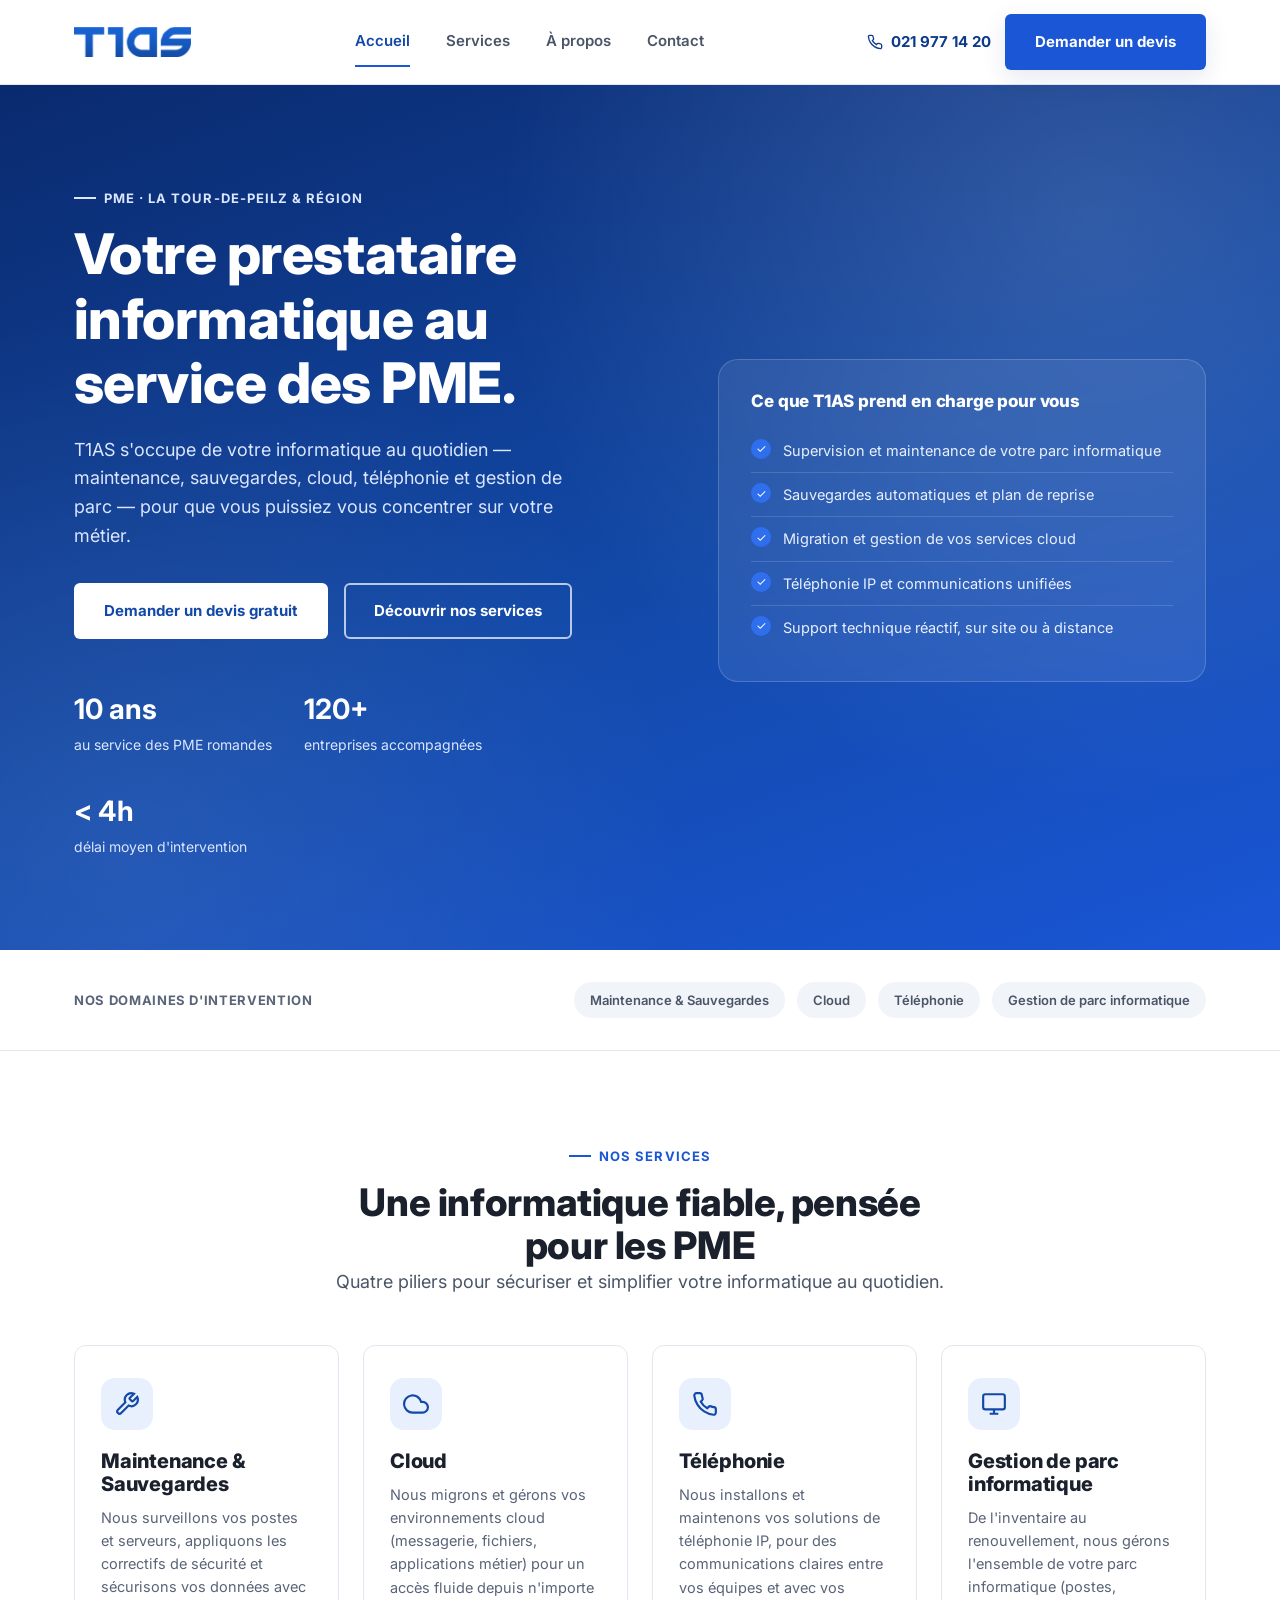
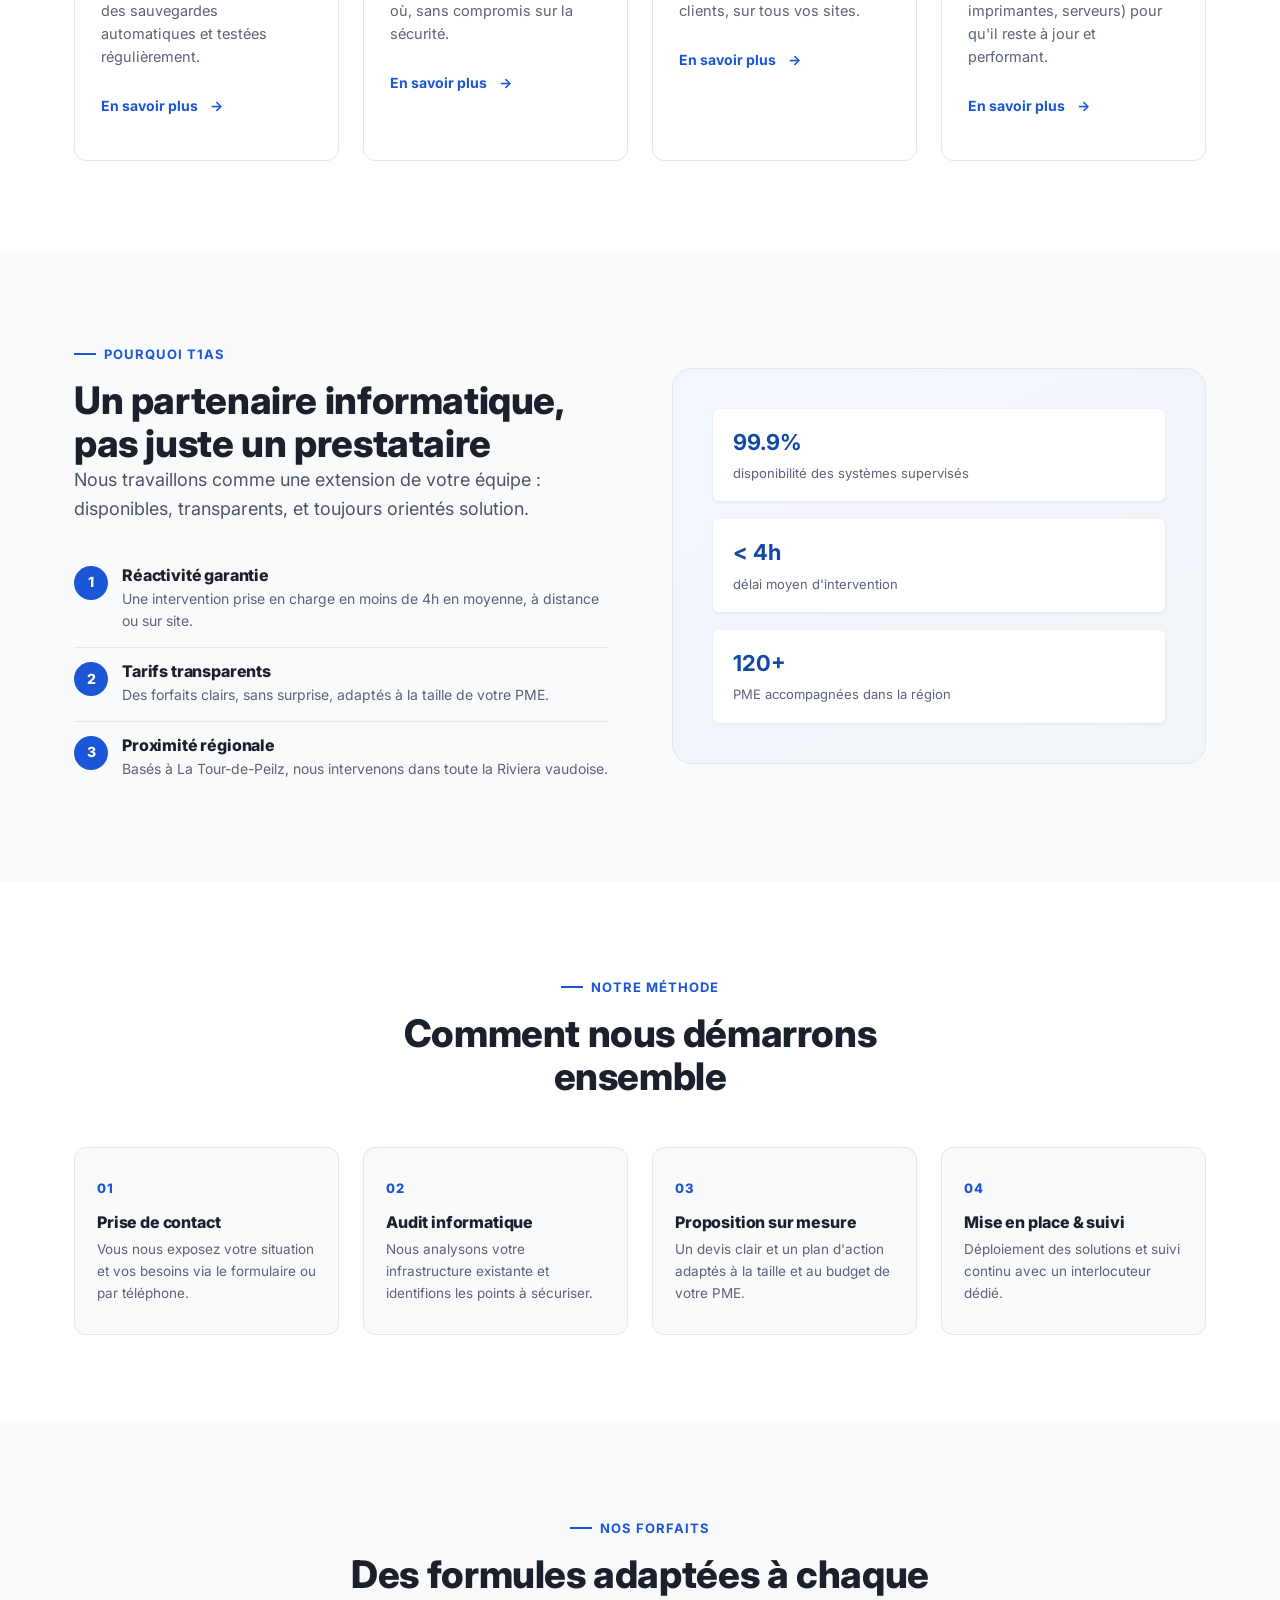
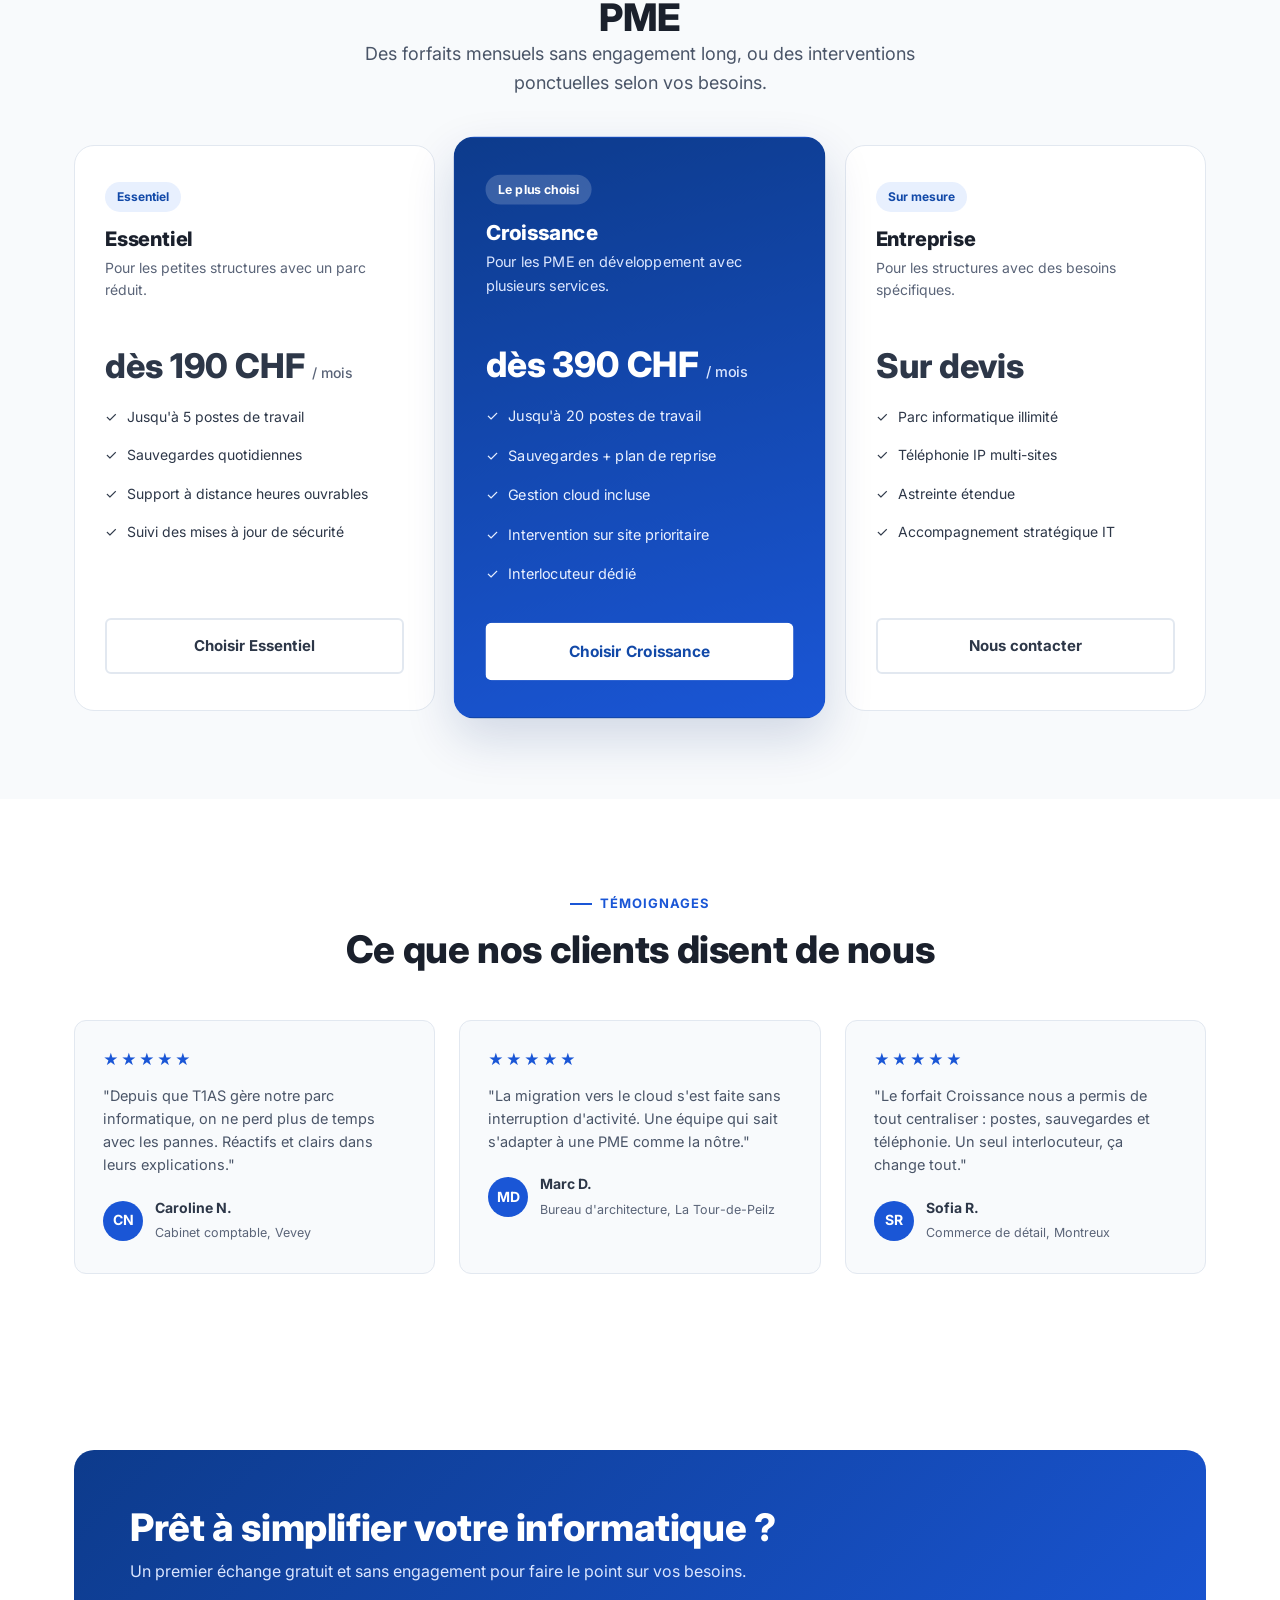
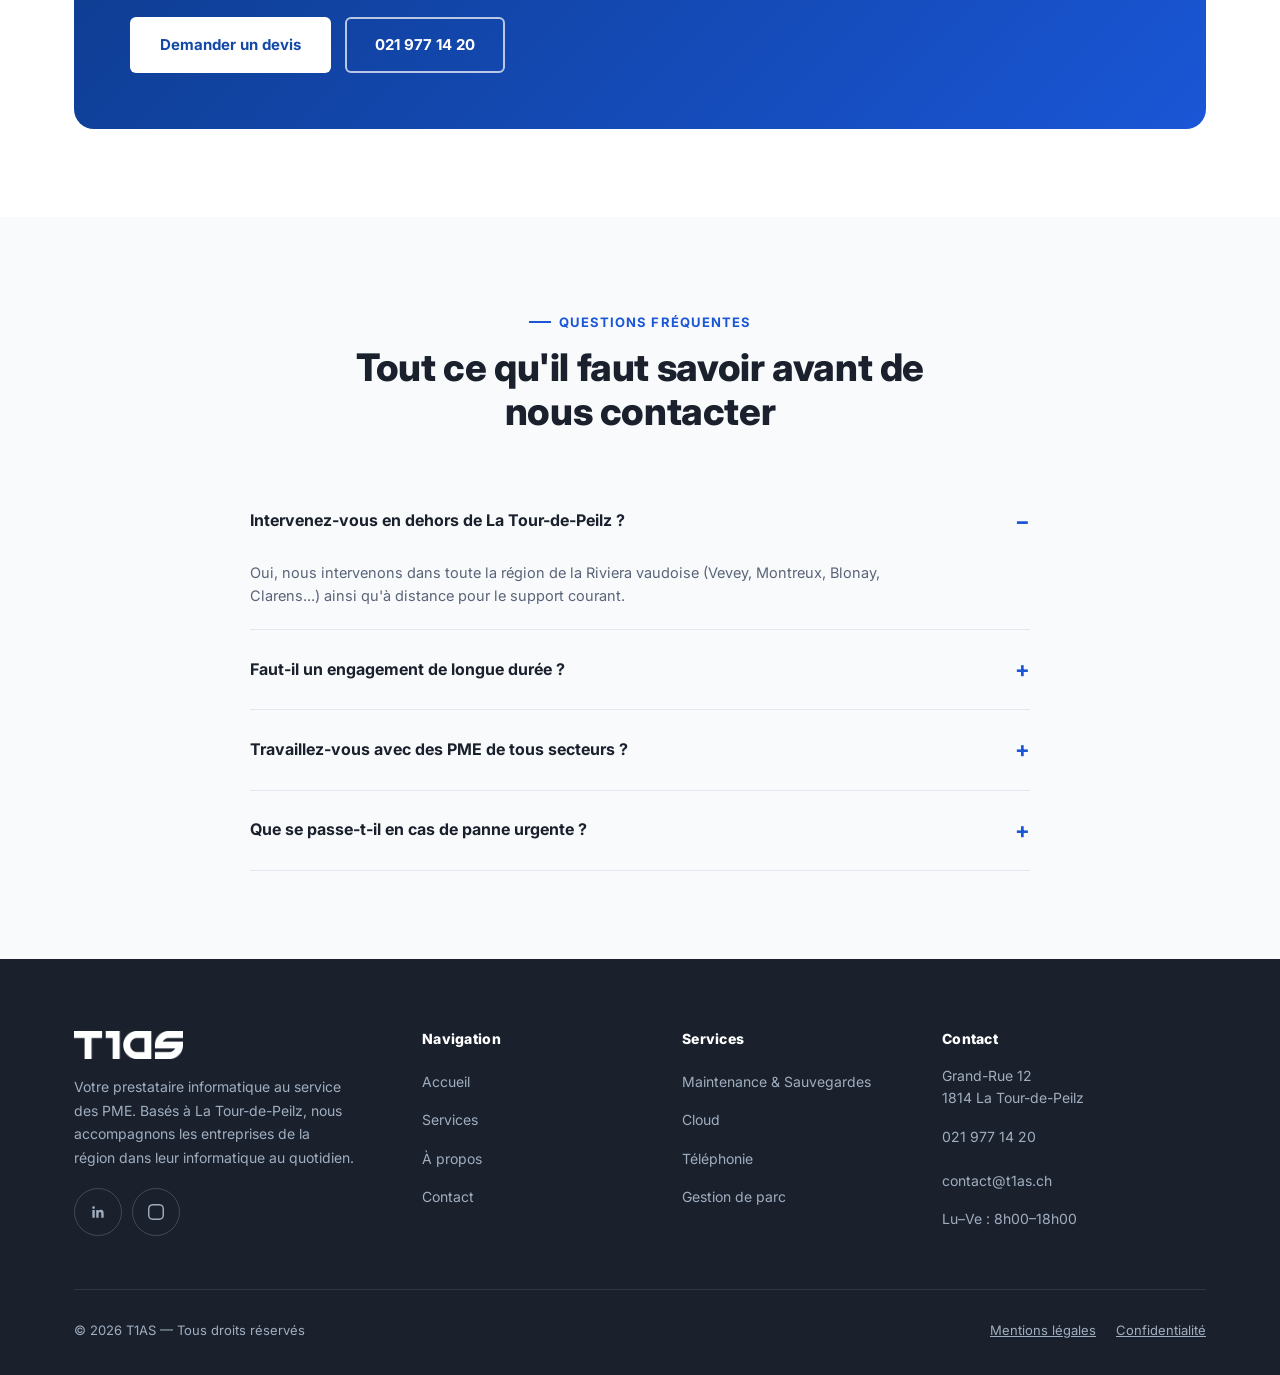
==== commit bd56463c: "Affiche les cartes depuis data.json" ====
--- a/t1as-accessibilite-s08/index.html
+++ b/t1as-accessibilite-s08/index.html
@@ -112,43 +112,9 @@
       <p class="lead">Quatre piliers pour sécuriser et simplifier votre informatique au quotidien.</p>
     </div>
 
-    <div class="services-grid">
-      <div class="service-card">
-        <div class="service-icon">
-          <svg aria-hidden="true" focusable="false" viewBox="0 0 24 24" fill="none" stroke="currentColor" stroke-width="2"><path d="M14.7 6.3a1 1 0 0 0 0 1.4l1.6 1.6a1 1 0 0 0 1.4 0l3.77-3.77a6 6 0 0 1-7.94 7.94l-6.91 6.91a2.12 2.12 0 0 1-3-3l6.91-6.91a6 6 0 0 1 7.94-7.94l-3.76 3.76z"/></svg>
-        </div>
-        <h3>Maintenance & Sauvegardes</h3>
-        <p>Supervision continue de vos postes et serveurs, correctifs de sécurité, sauvegardes automatiques et testées.</p>
-        <a href="services.html#maintenance" class="service-link">En savoir plus<span class="sr-only"> sur Maintenance & Sauvegardes</span> <span aria-hidden="true">→</span></a>
-      </div>
-
-      <div class="service-card">
-        <div class="service-icon">
-          <svg aria-hidden="true" focusable="false" viewBox="0 0 24 24" fill="none" stroke="currentColor" stroke-width="2"><path d="M18 10h-1.26A8 8 0 1 0 9 20h9a5 5 0 0 0 0-10z"/></svg>
-        </div>
-        <h3>Cloud</h3>
-        <p>Migration, hébergement et gestion de vos environnements cloud (messagerie, fichiers, applications métier).</p>
-        <a href="services.html#cloud" class="service-link">En savoir plus<span class="sr-only"> sur Cloud</span> <span aria-hidden="true">→</span></a>
-      </div>
-
-      <div class="service-card">
-        <div class="service-icon">
-          <svg aria-hidden="true" focusable="false" viewBox="0 0 24 24" fill="none" stroke="currentColor" stroke-width="2"><path d="M22 16.92v3a2 2 0 0 1-2.18 2 19.79 19.79 0 0 1-8.63-3.07 19.5 19.5 0 0 1-6-6 19.79 19.79 0 0 1-3.07-8.67A2 2 0 0 1 4.11 2h3a2 2 0 0 1 2 1.72c.127.96.361 1.903.7 2.81a2 2 0 0 1-.45 2.11L8.09 9.91a16 16 0 0 0 6 6l1.27-1.27a2 2 0 0 1 2.11-.45c.907.339 1.85.573 2.81.7A2 2 0 0 1 22 16.92z"/></svg>
-        </div>
-        <h3>Téléphonie</h3>
-        <p>Solutions de téléphonie IP et communications unifiées, installées et maintenues par nos équipes.</p>
-        <a href="services.html#telephonie" class="service-link">En savoir plus<span class="sr-only"> sur Téléphonie</span> <span aria-hidden="true">→</span></a>
-      </div>
-
-      <div class="service-card">
-        <div class="service-icon">
-          <svg aria-hidden="true" focusable="false" viewBox="0 0 24 24" fill="none" stroke="currentColor" stroke-width="2"><rect x="2" y="3" width="20" height="14" rx="2"/><path d="M8 21h8M12 17v4"/></svg>
-        </div>
-        <h3>Gestion de parc informatique</h3>
-        <p>Inventaire, déploiement, renouvellement et suivi de l'ensemble de vos équipements informatiques.</p>
-        <a href="services.html#parc" class="service-link">En savoir plus<span class="sr-only"> sur Gestion de parc informatique</span> <span aria-hidden="true">→</span></a>
-      </div>
-    </div>
+    <p id="etat" role="status"></p>
+
+    <div class="services-grid" id="liste-cartes"></div>
   </div>
 </section>
 
@@ -408,5 +374,6 @@
 </footer>
 
 <script src="js/script.js"></script>
+<script src="app.js"></script>
 </body>
 </html>
--- a/t1as-accessibilite-s08/css/style.css
+++ b/t1as-accessibilite-s08/css/style.css
@@ -894,3 +894,9 @@
   }
   .btn-primary:hover, .btn-white:hover, .service-card:hover { transform: none; }
 }
+
+/* Petits écrans : le bouton devis du header cachait le menu burger */
+@media (max-width: 560px) {
+  .header-cta .btn { display: none; }
+  .header-inner { padding: 10px 16px; }
+}
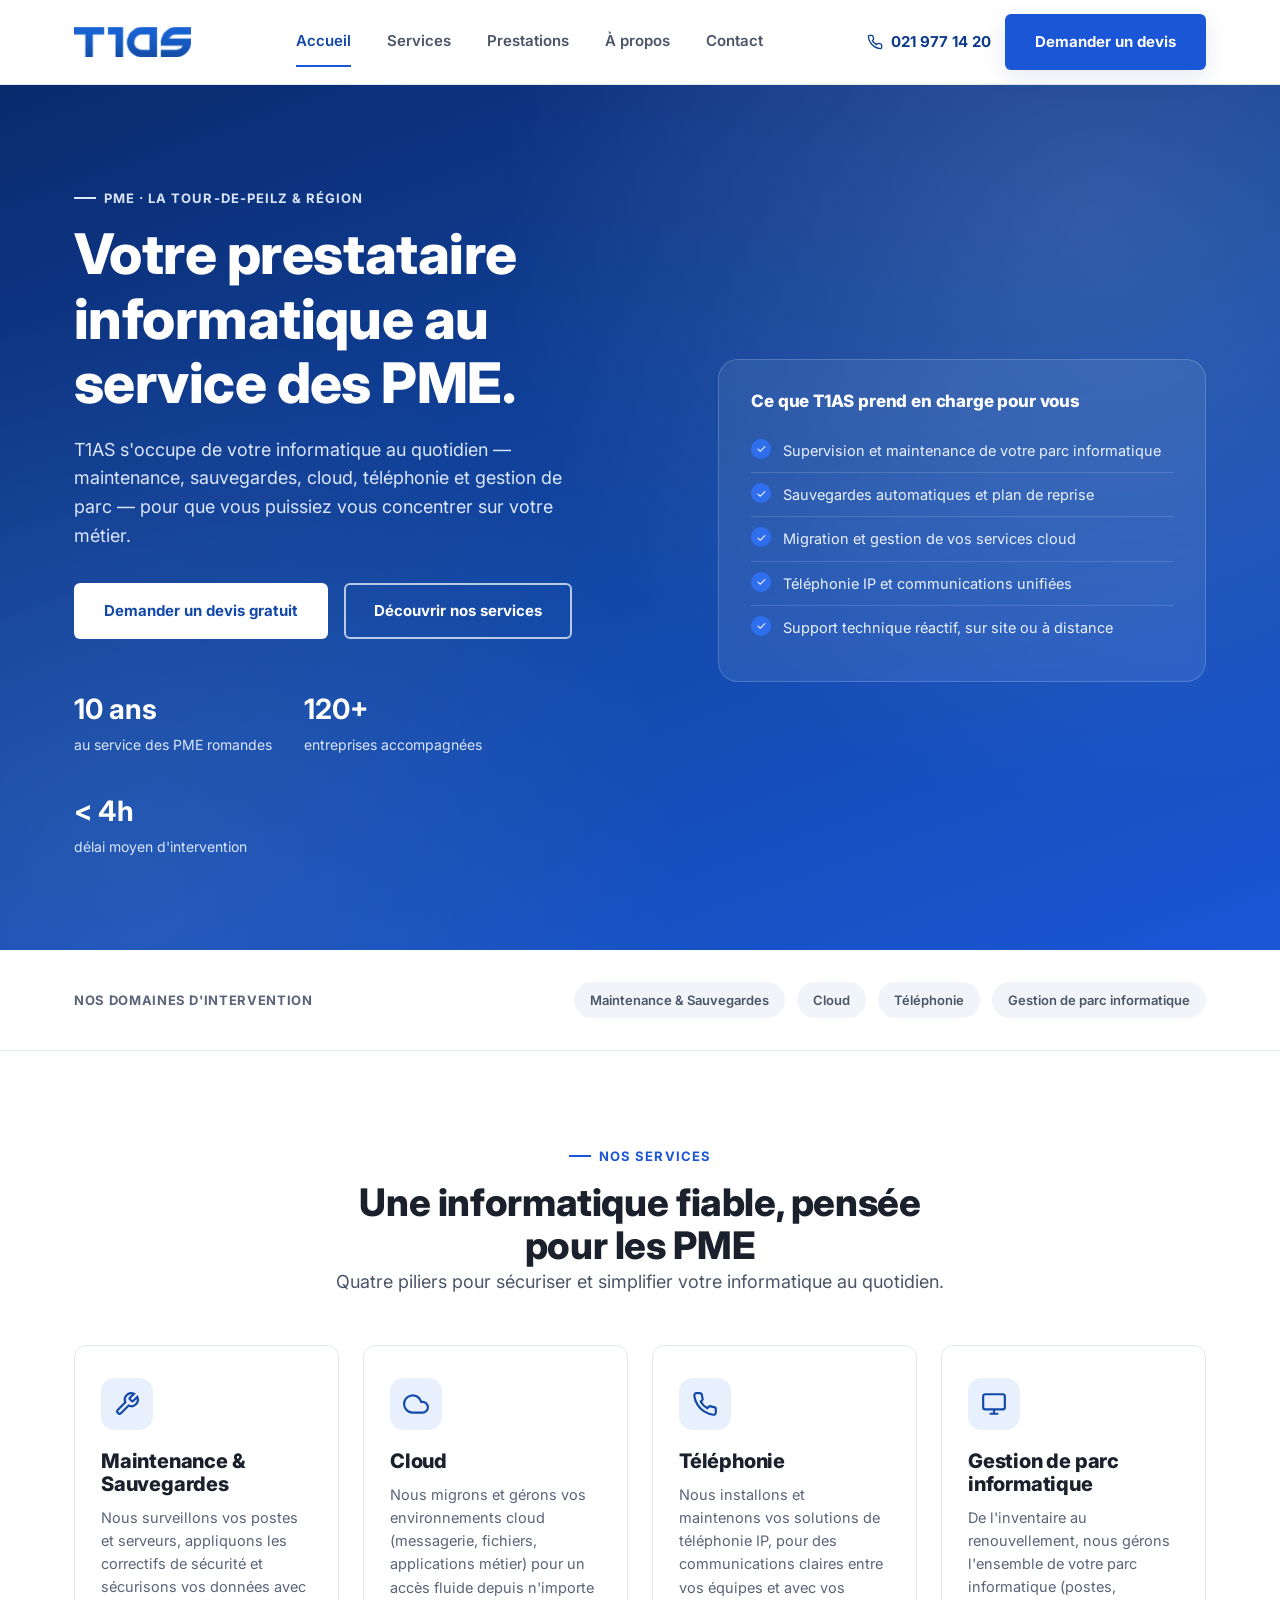
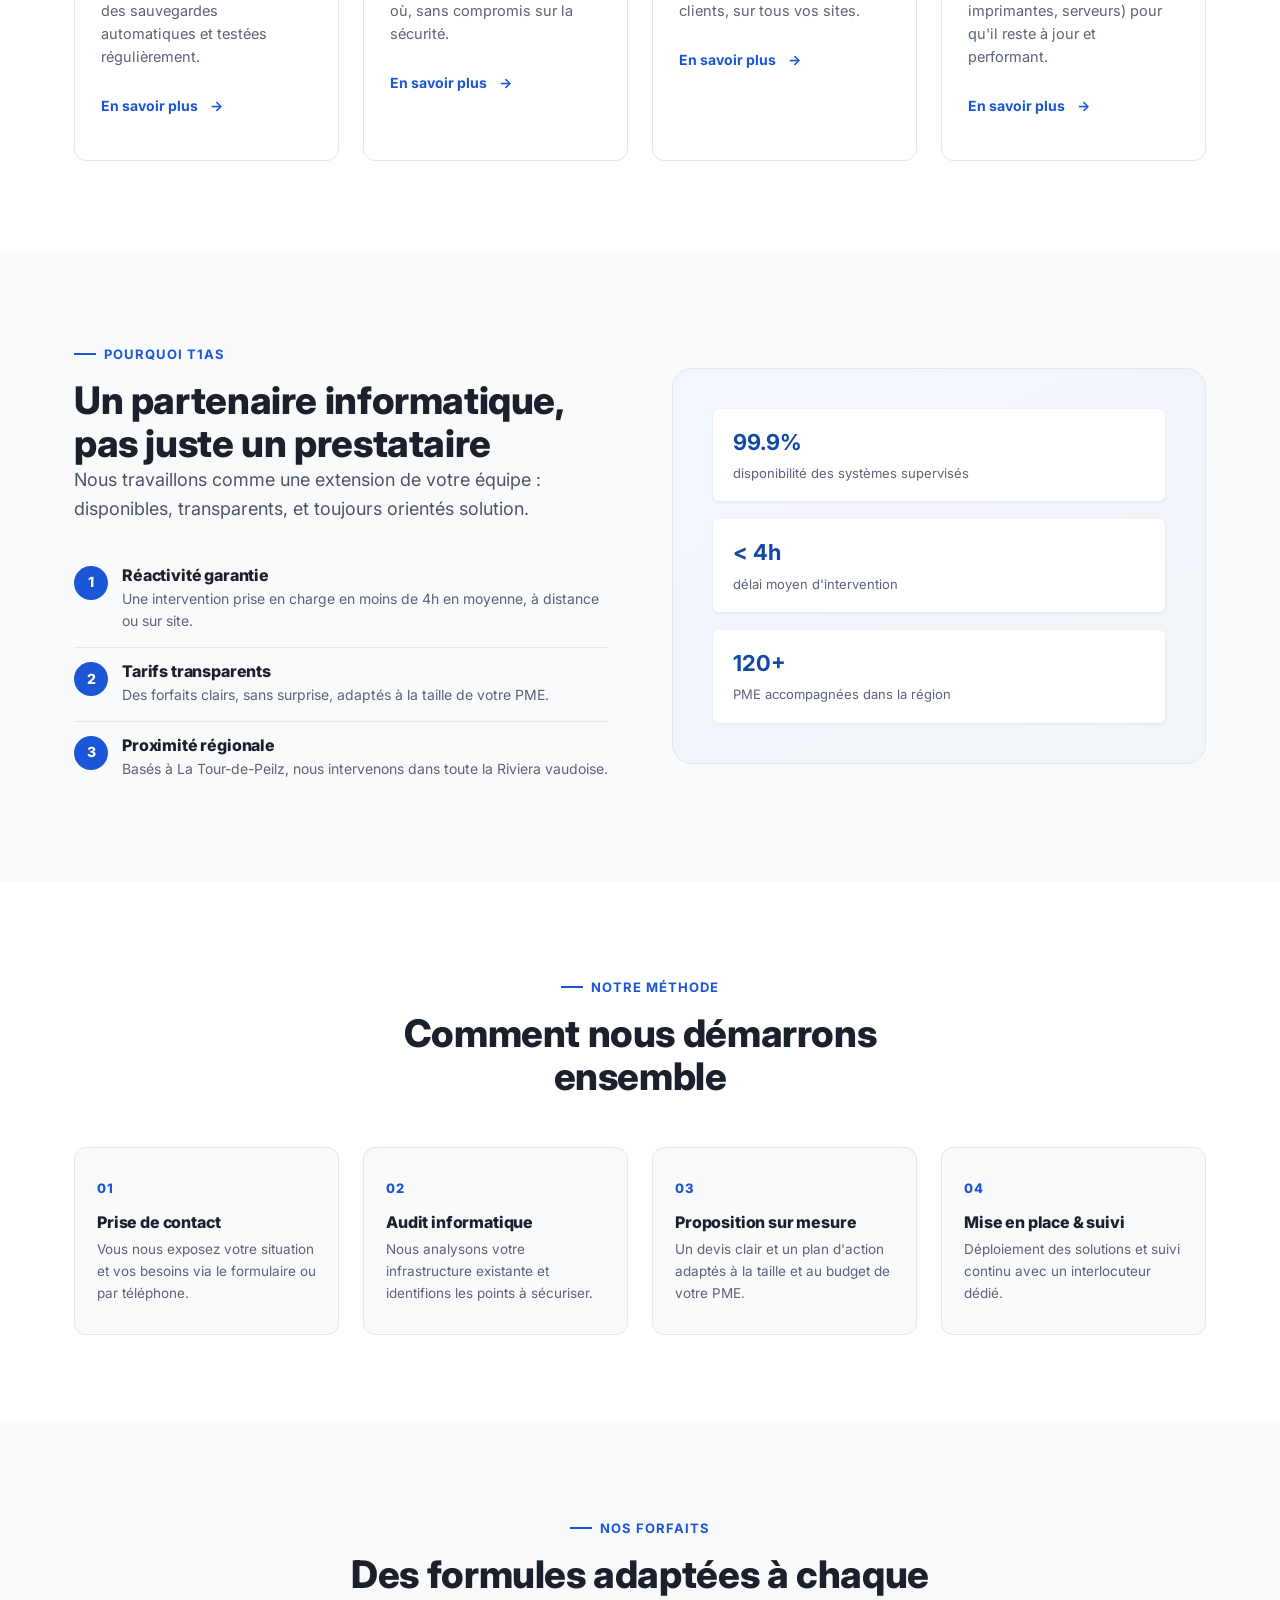
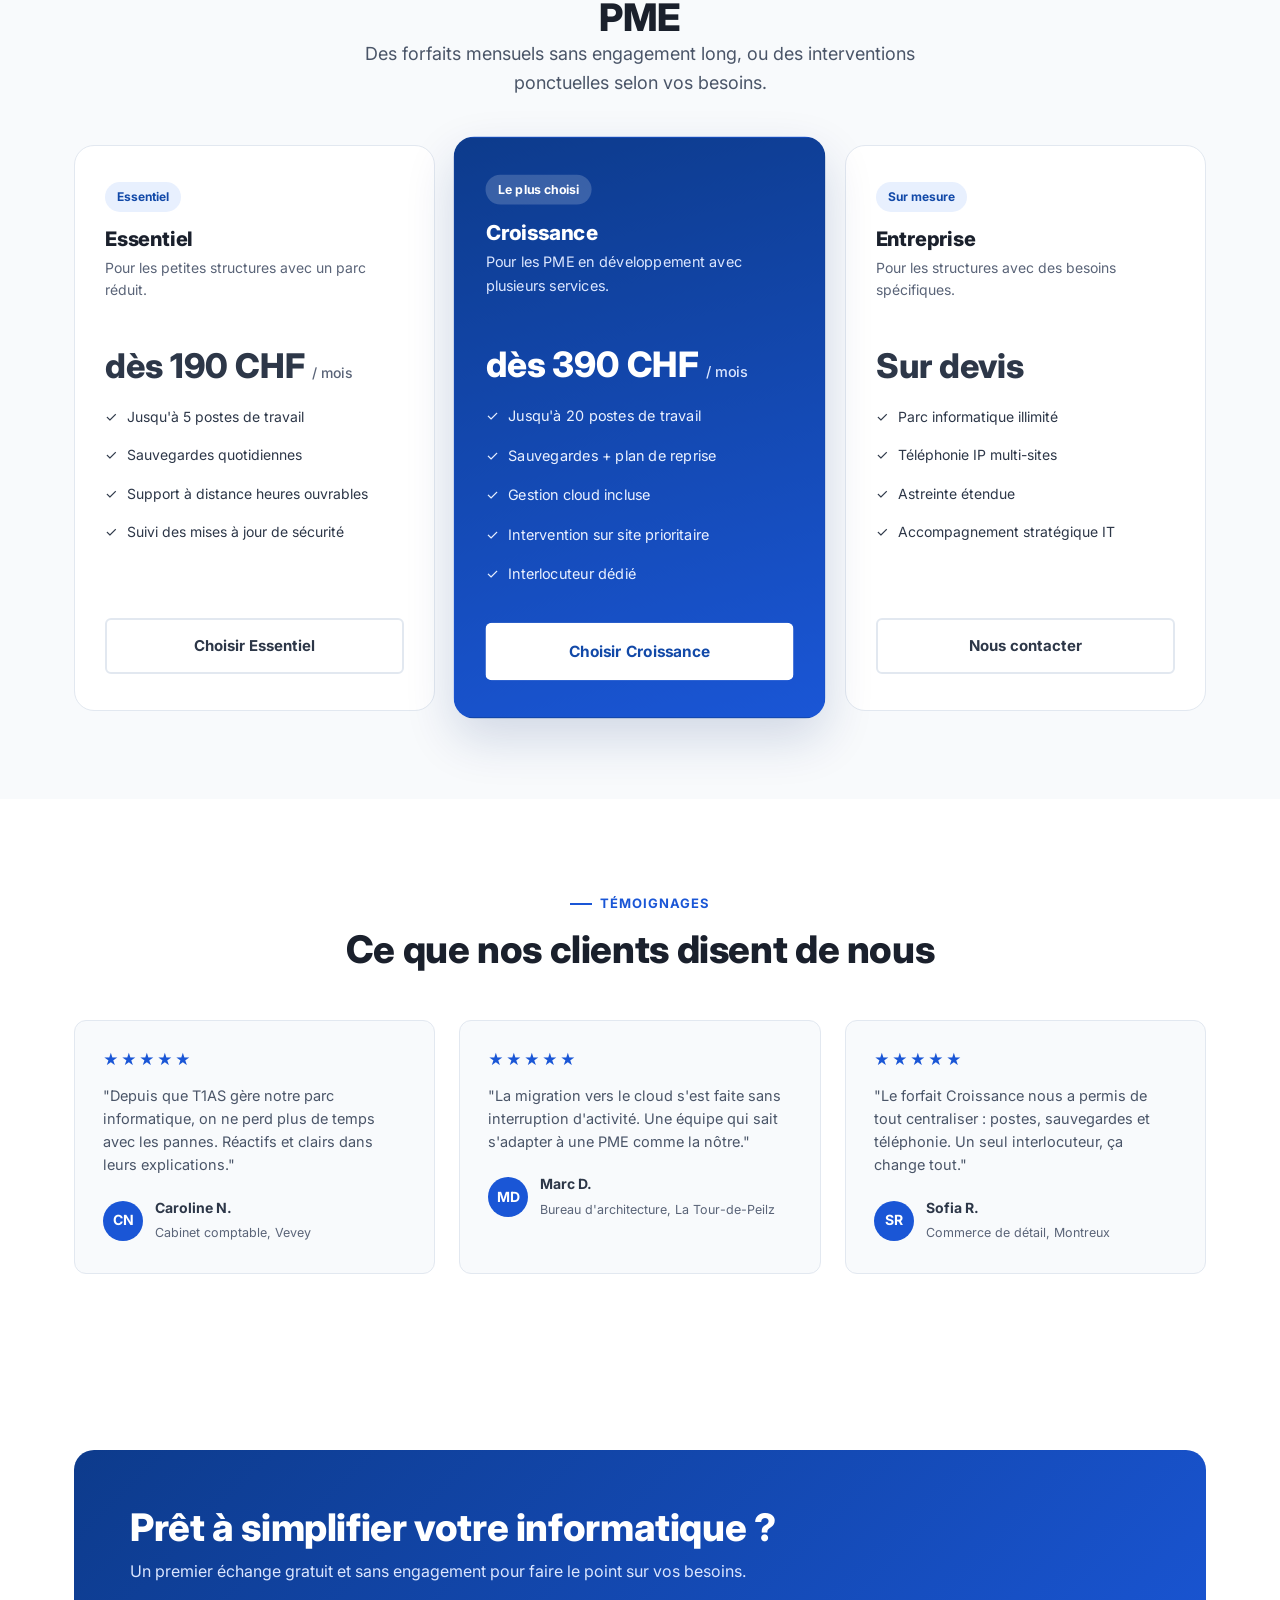
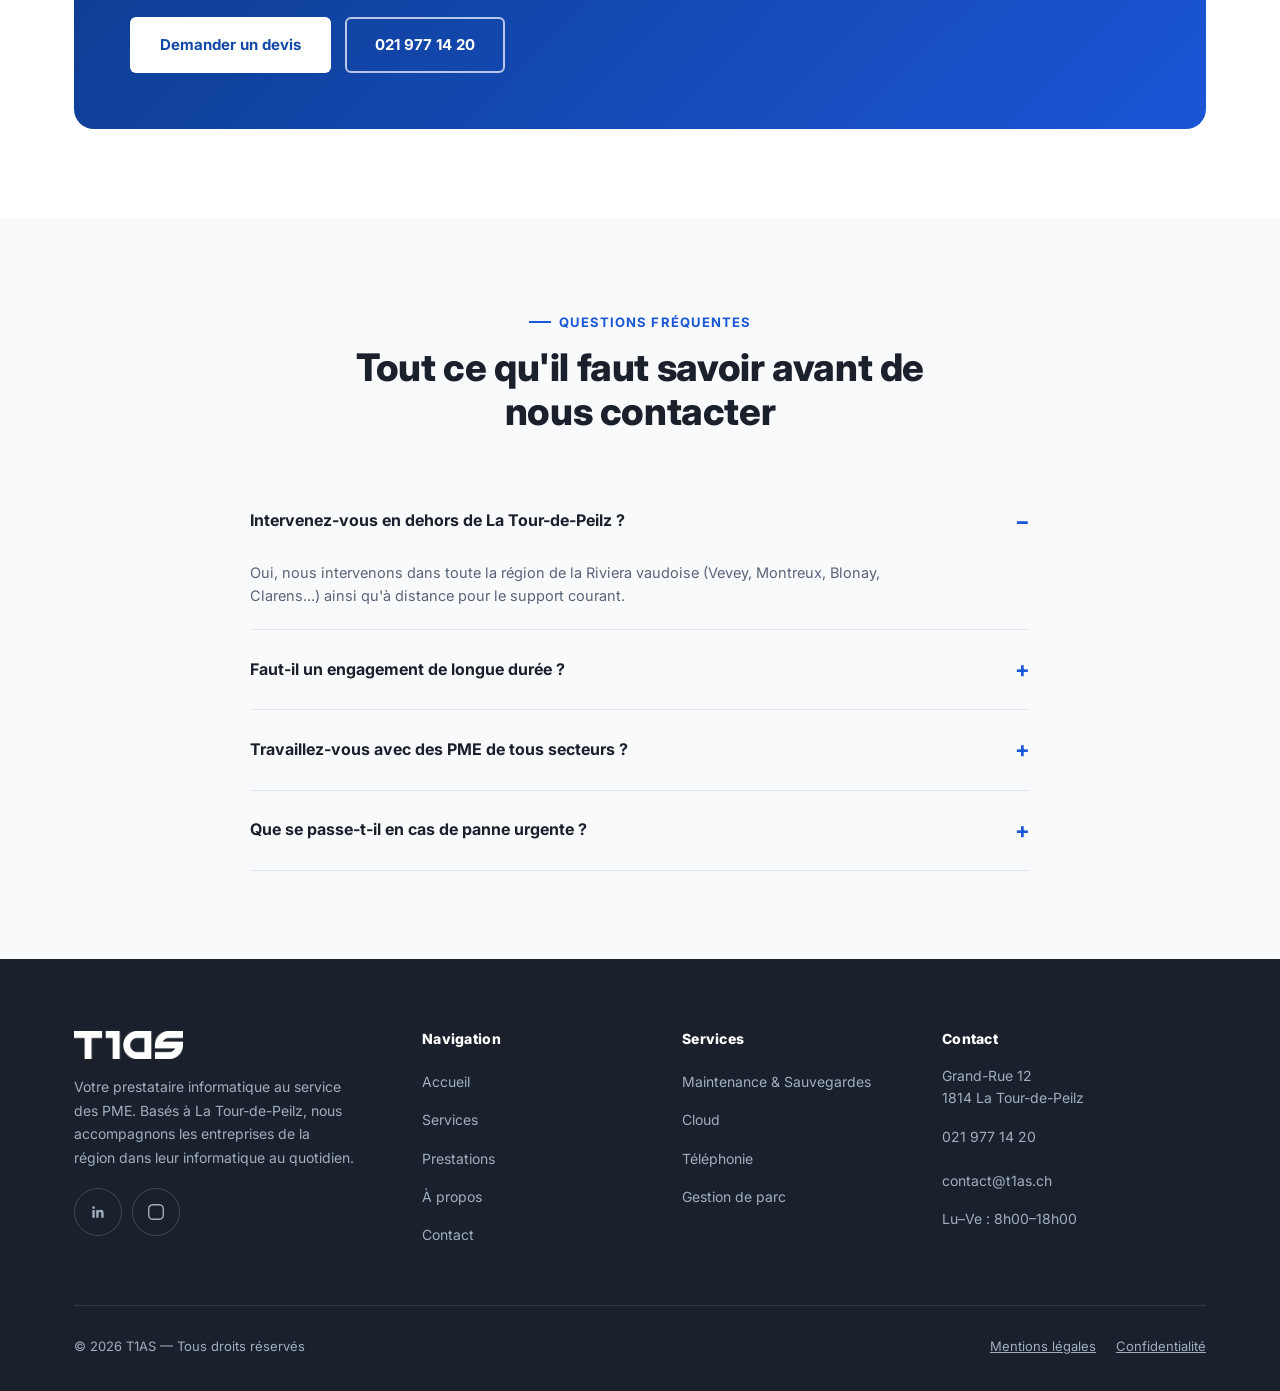
==== commit 3da9cf7a: "Ajoute la recherche sur la liste" ====
--- a/t1as-accessibilite-s08/index.html
+++ b/t1as-accessibilite-s08/index.html
@@ -21,6 +21,7 @@
     <nav class="nav-links" aria-label="Navigation principale">
       <a href="index.html" class="active" aria-current="page">Accueil</a>
       <a href="services.html">Services</a>
+      <a href="prestations.html">Prestations</a>
       <a href="a-propos.html">À propos</a>
       <a href="contact.html">Contact</a>
     </nav>
@@ -44,6 +45,7 @@
   </div>
   <a href="index.html">Accueil</a>
   <a href="services.html">Services</a>
+  <a href="prestations.html">Prestations</a>
   <a href="a-propos.html">À propos</a>
   <a href="contact.html">Contact</a>
   <a href="tel:+41219771420" class="mobile-nav-phone">021 977 14 20</a>
@@ -342,6 +344,7 @@
         <ul>
           <li><a href="index.html">Accueil</a></li>
           <li><a href="services.html">Services</a></li>
+          <li><a href="prestations.html">Prestations</a></li>
           <li><a href="a-propos.html">À propos</a></li>
           <li><a href="contact.html">Contact</a></li>
         </ul>
--- a/t1as-accessibilite-s08/css/style.css
+++ b/t1as-accessibilite-s08/css/style.css
@@ -900,3 +900,70 @@
   .header-cta .btn { display: none; }
   .header-inner { padding: 10px 16px; }
 }
+
+/* ============================================
+   Catalogue des prestations (M291 semaines 12 à 14)
+   ============================================ */
+
+.catalogue-outils {
+  display: flex;
+  flex-direction: column;
+  gap: 8px;
+  margin-bottom: 24px;
+}
+.catalogue-outils label { font-size: 14px; font-weight: 700; color: var(--gray-700); }
+.catalogue-ligne {
+  display: flex;
+  flex-wrap: wrap;
+  gap: 12px;
+}
+.catalogue-ligne input {
+  flex: 1 1 260px;
+  min-height: 48px;
+  padding: 0 14px;
+  font: inherit;
+  border: 1px solid var(--border-field);
+  border-radius: var(--radius-sm);
+}
+.filtre[aria-pressed="true"] {
+  background: var(--blue-600);
+  border-color: var(--blue-600);
+  color: var(--white);
+}
+#aucun-resultat { font-weight: 600; color: var(--gray-800); margin-bottom: 16px; }
+
+.prestations-grid {
+  display: grid;
+  grid-template-columns: repeat(auto-fill, minmax(260px, 1fr));
+  gap: 20px;
+}
+.prestation-card {
+  display: flex;
+  flex-direction: column;
+  gap: 10px;
+  background: var(--white);
+  border: 1px solid var(--gray-200);
+  border-radius: var(--radius-md);
+  padding: 24px 22px;
+}
+.prestation-card .service-tag { font-size: 12px; font-weight: 700; letter-spacing: 0.04em; text-transform: uppercase; color: var(--blue-700); }
+.prestation-card h3 { font-size: 18px; }
+.prestation-card p { font-size: 14.5px; color: var(--gray-600); }
+.prestation-infos {
+  display: flex;
+  flex-wrap: wrap;
+  align-items: center;
+  gap: 8px 14px;
+  margin-top: auto;
+  font-size: 14px;
+  color: var(--gray-700);
+}
+.prestation-prix { font-weight: 700; color: var(--gray-900); width: 100%; }
+.badge-intervention {
+  padding: 2px 10px;
+  border-radius: 999px;
+  font-weight: 700;
+  font-size: 13px;
+}
+.a-distance { background: var(--blue-100); color: var(--blue-800); }
+.sur-place { background: var(--gray-100); color: var(--gray-800); border: 1px solid var(--gray-600); }
